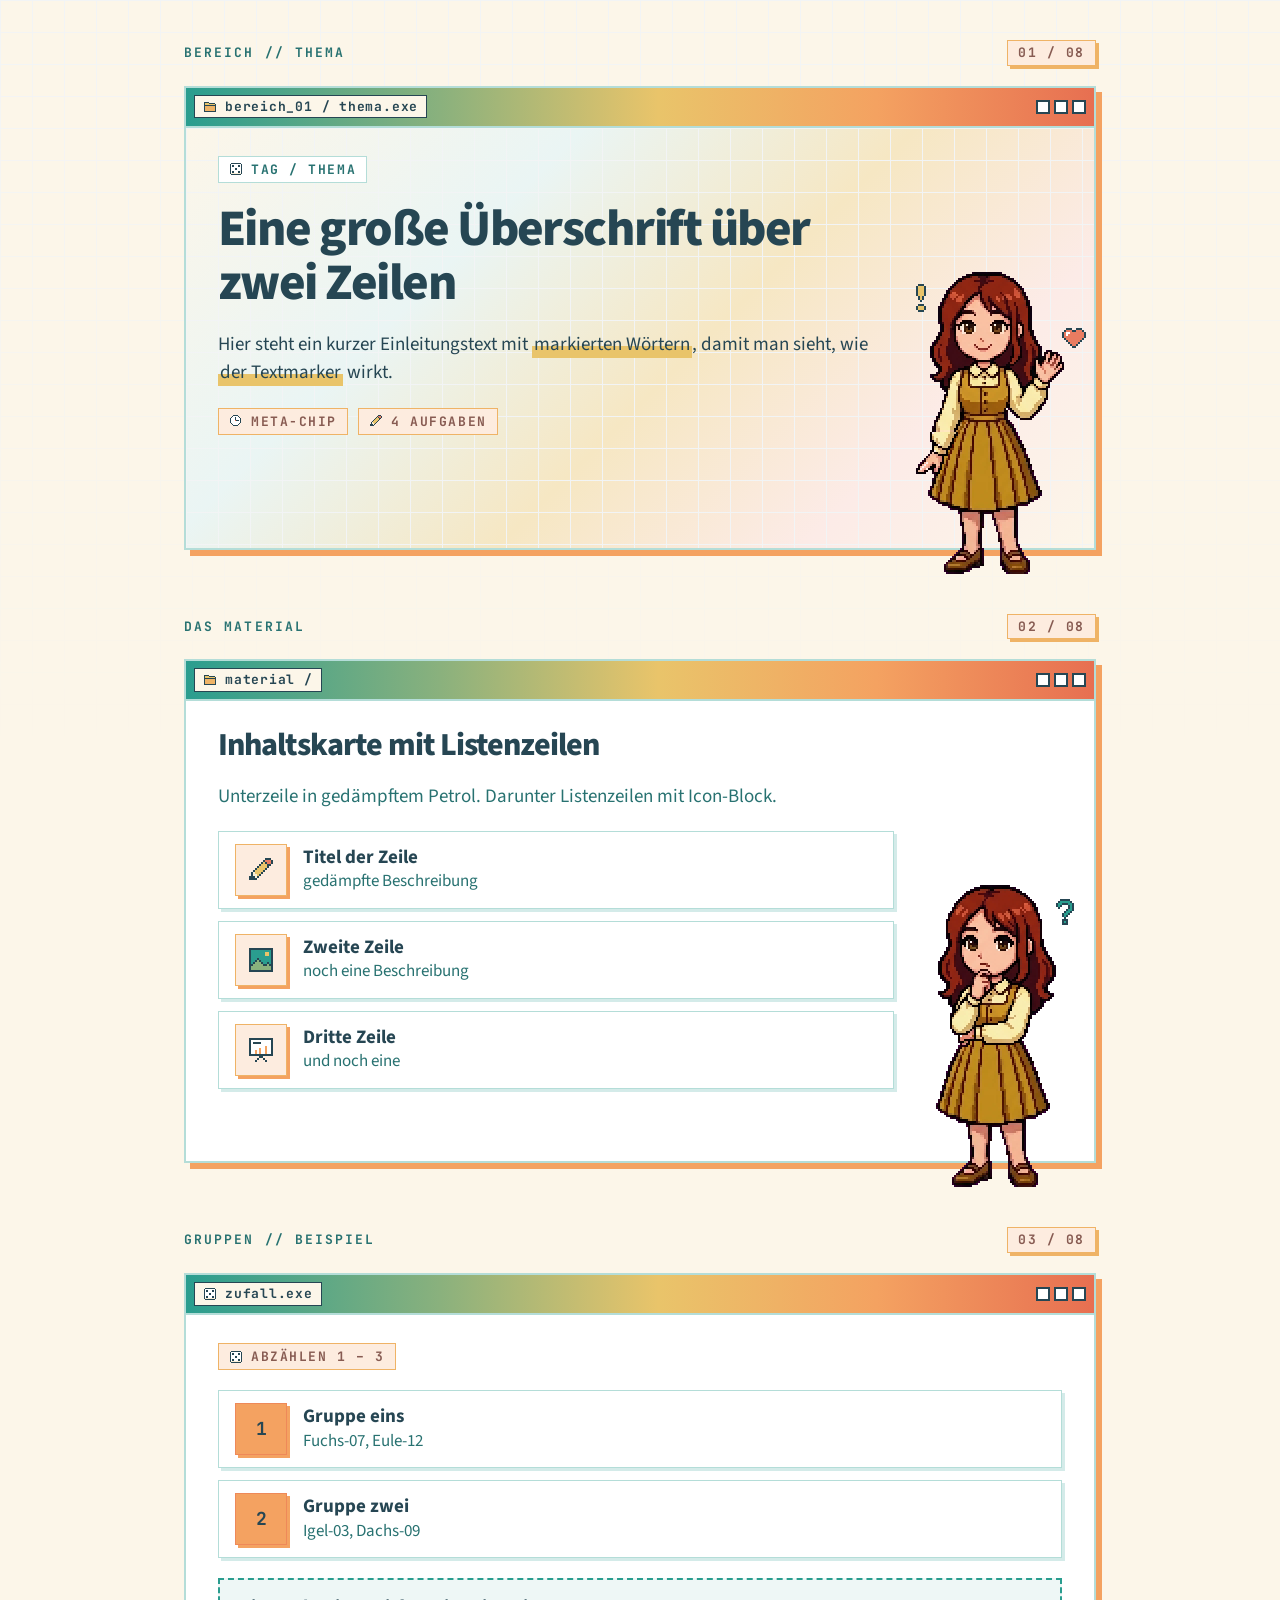
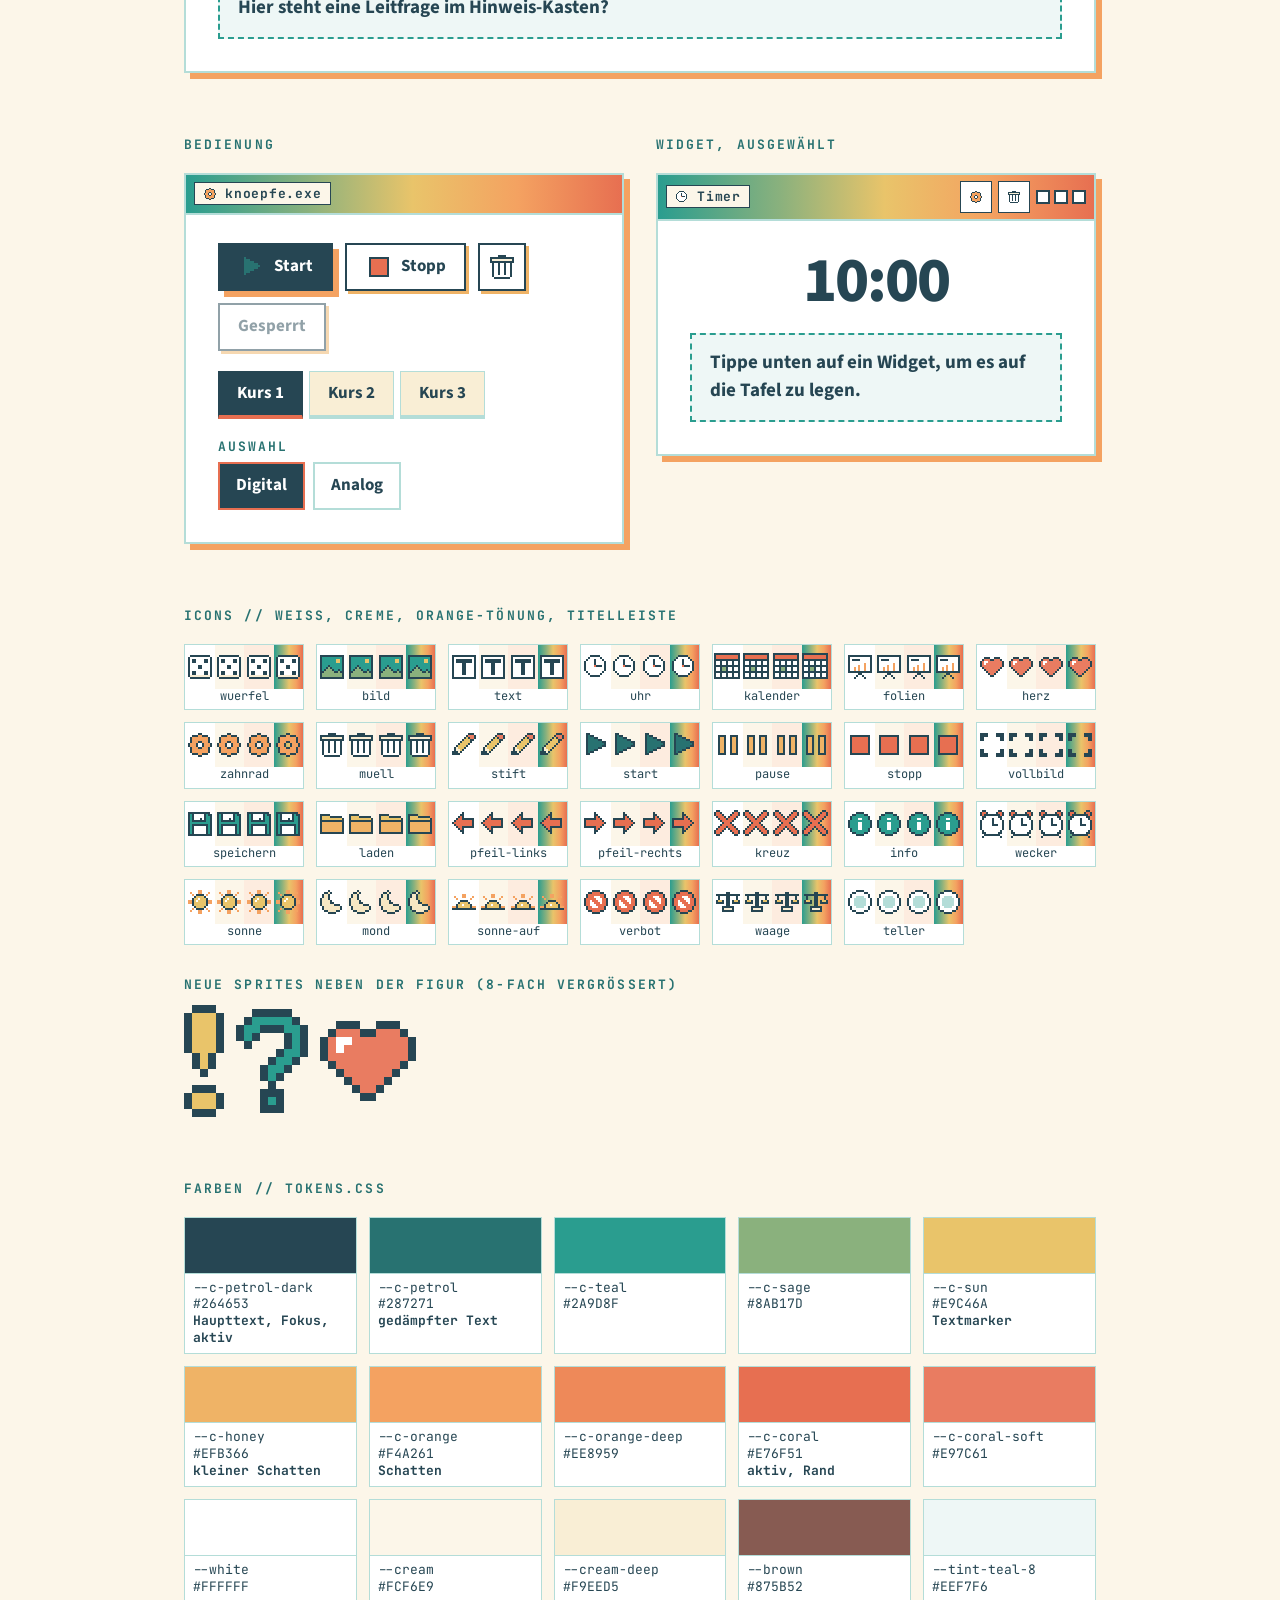
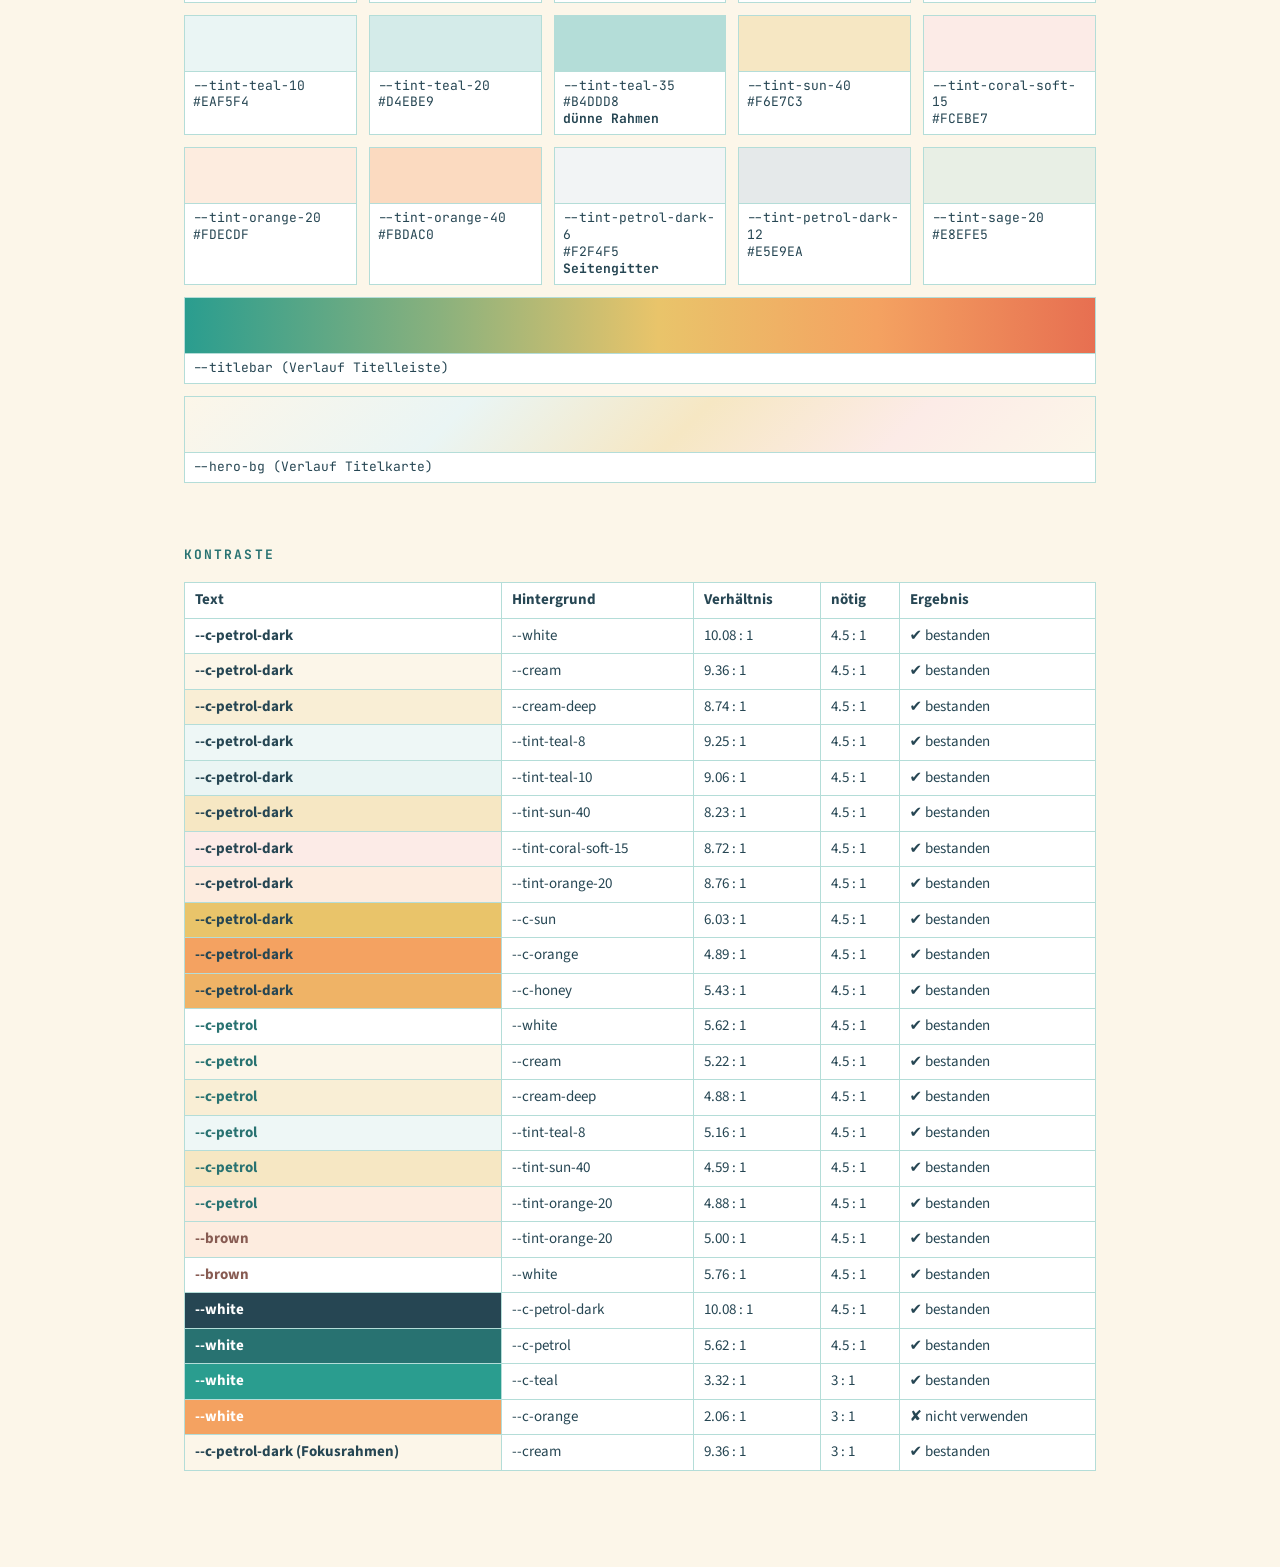
==== styleguide.html @ 327b5086 "Tafel-App Phase 1–2b und neues Design „Retro-Fenster“ - Tafel mit Kurs-Reitern, verschiebbaren Widge" ====
<!doctype html>
<html lang="de">
<head>
  <meta charset="utf-8">
  <meta name="viewport" content="width=device-width, initial-scale=1">
  <title>Stilvorlage – Klassenzimmer-Tafel</title>
  <link rel="stylesheet" href="css/tokens.css?v=6">
  <link rel="stylesheet" href="css/components.css?v=6">
  <style>
    /* nur für diese Übersichtsseite */
    .sg { max-width: 960px; margin: 0 auto; padding: 40px 24px 96px; display: flex; flex-direction: column; gap: 64px; }
    .sg-zwei { display: grid; grid-template-columns: repeat(auto-fit, minmax(300px, 1fr)); gap: 32px; }
    .sg-reihe { display: flex; flex-wrap: wrap; gap: 12px; align-items: center; }
    .sg-hero .window__body { padding-right: 220px; min-height: 420px; }
    .sg-material .window__body { padding-right: 200px; padding-bottom: 72px; }
    .sg-farben { display: grid; grid-template-columns: repeat(auto-fill, minmax(150px, 1fr)); gap: 12px; }
    .sg-farbe { border: var(--hair) solid var(--line-color); background: var(--white); font: 400 .8125rem/1.3 var(--font-mono); }
    .sg-farbe div { height: 56px; border-bottom: var(--hair) solid var(--line-color); }
    .sg-farbe p { margin: 0; padding: 6px 8px; }
    .sg-tab { width: 100%; border-collapse: collapse; background: var(--white); font-size: .9375rem; }
    .sg-tab th, .sg-tab td { border: var(--hair) solid var(--line-color); padding: 6px 10px; text-align: left; }
    .sg-tab td:first-child { font-weight: 700; }
    .sg-icons { display: grid; grid-template-columns: repeat(auto-fill, minmax(110px, 1fr)); gap: 12px; }
    .sg-icon { border: var(--hair) solid var(--line-color); background: var(--white); text-align: center; font: 400 .75rem/1.2 var(--font-mono); padding-bottom: 6px; }
    .sg-icon div { display: grid; grid-template-columns: repeat(4, 1fr); }
    .sg-icon span { display: grid; place-items: center; height: 44px; }
    .sg-icon img { width: 28px; height: 28px; }
  </style>
</head>
<body class="page">
<main class="sg">

  <!-- 1. Titelkarte (Variante A) mit Figur -->
  <section>
    <div class="header-strip"><span class="label">Bereich // Thema</span><span class="counter">01 / 08</span></div>
    <article class="window window--hero sg-hero">
      <div class="window__titlebar">
        <h2 class="window__title"><img class="pixel" src="assets/icons/laden.svg" alt=""><span>bereich_01 / thema.exe</span></h2>
        <div class="window__tools"><div class="window__buttons" aria-hidden="true"><i></i><i></i><i></i></div></div>
      </div>
      <div class="window__body">
        <span class="chip"><img class="pixel" src="assets/icons/wuerfel.svg" alt="">Tag / Thema</span>
        <h1 class="heading">Eine große Überschrift über zwei Zeilen</h1>
        <p class="lead" style="color: var(--text)">Hier steht ein kurzer Einleitungstext mit <mark>markierten Wörtern</mark>, damit man sieht, wie <mark>der Textmarker</mark> wirkt.</p>
        <div class="chip-list">
          <span class="chip chip--peach"><img class="pixel" src="assets/icons/uhr.svg" alt="">Meta-Chip</span>
          <span class="chip chip--peach"><img class="pixel" src="assets/icons/stift.svg" alt="">4 Aufgaben</span>
        </div>
      </div>
      <img class="sprite" src="assets/deko/ausrufe.svg" width="10" height="28" alt="" aria-hidden="true" style="right: 168px; bottom: 236px">
      <img class="sprite" src="assets/deko/herz.svg" width="24" height="20" alt="" aria-hidden="true" style="right: 8px; bottom: 200px">
      <img class="teacher-overlap" src="assets/teacher/lehrerin-winkend.png" alt="Lehrerin winkt" style="right: 28px">
    </article>
  </section>

  <!-- 2. Inhaltskarte (Variante B) mit Listenzeilen -->
  <section>
    <div class="header-strip"><span class="label">Das Material</span><span class="counter">02 / 08</span></div>
    <article class="window sg-material">
      <div class="window__titlebar">
        <h2 class="window__title"><img class="pixel" src="assets/icons/laden.svg" alt=""><span>material /</span></h2>
        <div class="window__tools"><div class="window__buttons" aria-hidden="true"><i></i><i></i><i></i></div></div>
      </div>
      <div class="window__body">
        <h2 class="heading heading--small">Inhaltskarte mit Listenzeilen</h2>
        <p class="lead">Unterzeile in gedämpftem Petrol. Darunter Listenzeilen mit Icon-Block.</p>
        <ul class="rows">
          <li class="row"><span class="row__icon"><img class="pixel" src="assets/icons/stift.svg" alt=""></span><div><p class="row__title">Titel der Zeile</p><p class="row__text">gedämpfte Beschreibung</p></div></li>
          <li class="row"><span class="row__icon"><img class="pixel" src="assets/icons/bild.svg" alt=""></span><div><p class="row__title">Zweite Zeile</p><p class="row__text">noch eine Beschreibung</p></div></li>
          <li class="row"><span class="row__icon"><img class="pixel" src="assets/icons/folien.svg" alt=""></span><div><p class="row__title">Dritte Zeile</p><p class="row__text">und noch eine</p></div></li>
        </ul>
      </div>
      <img class="sprite" src="assets/deko/frage.svg" width="18" height="26" alt="" aria-hidden="true" style="right: 20px; bottom: 236px">
      <img class="teacher-overlap" src="assets/teacher/lehrerin-nachdenklich.png" alt="Lehrerin überlegt" style="right: 20px">
    </article>
  </section>

  <!-- 3. Nummern-Zeilen und Hinweis-Kasten -->
  <section>
    <div class="header-strip"><span class="label">Gruppen // Beispiel</span><span class="counter">03 / 08</span></div>
    <article class="window">
      <div class="window__titlebar">
        <h2 class="window__title"><img class="pixel" src="assets/icons/wuerfel.svg" alt=""><span>zufall.exe</span></h2>
        <div class="window__tools"><div class="window__buttons" aria-hidden="true"><i></i><i></i><i></i></div></div>
      </div>
      <div class="window__body">
        <span class="chip chip--peach"><img class="pixel" src="assets/icons/wuerfel.svg" alt="">Abzählen 1 – 3</span>
        <ol class="rows">
          <li class="row"><span class="row__num">1</span><div><p class="row__title">Gruppe eins</p><p class="row__text">Fuchs-07, Eule-12</p></div></li>
          <li class="row"><span class="row__num">2</span><div><p class="row__title">Gruppe zwei</p><p class="row__text">Igel-03, Dachs-09</p></div></li>
        </ol>
        <div class="callout">Hier steht eine Leitfrage im Hinweis-Kasten?</div>
      </div>
    </article>
  </section>

  <!-- 4. Bedienelemente und ein Widget, wie es auf der Tafel aussieht -->
  <section class="sg-zwei">
    <div>
      <div class="header-strip"><span class="label">Bedienung</span></div>
      <div class="window">
        <div class="window__titlebar"><h2 class="window__title"><img class="pixel" src="assets/icons/zahnrad.svg" alt=""><span>knoepfe.exe</span></h2></div>
        <div class="window__body">
          <div class="sg-reihe">
            <button class="btn btn--primary" type="button"><img class="pixel" src="assets/icons/start.svg" alt="">Start</button>
            <button class="btn" type="button"><img class="pixel" src="assets/icons/stopp.svg" alt="">Stopp</button>
            <button class="btn btn--square" type="button" aria-label="Löschen"><img class="pixel" src="assets/icons/muell.svg" alt=""></button>
            <button class="btn" type="button" disabled>Gesperrt</button>
          </div>
          <div class="tabs" role="tablist" aria-label="Beispiel-Reiter">
            <button class="tab" role="tab" aria-selected="true" type="button">Kurs 1</button>
            <button class="tab" role="tab" aria-selected="false" type="button">Kurs 2</button>
            <button class="tab" role="tab" aria-selected="false" type="button">Kurs 3</button>
          </div>
          <fieldset class="choice">
            <legend class="label">Auswahl</legend>
            <label><input type="radio" name="sg-wahl" checked><span>Digital</span></label>
            <label><input type="radio" name="sg-wahl"><span>Analog</span></label>
          </fieldset>
        </div>
      </div>
    </div>
    <div>
      <div class="header-strip"><span class="label">Widget, ausgewählt</span></div>
      <div class="window">
        <div class="window__titlebar">
          <h2 class="window__title"><img class="pixel" src="assets/icons/uhr.svg" alt=""><span>Timer</span></h2>
          <div class="window__tools">
            <button class="btn btn--small" type="button" aria-label="Einstellungen"><img class="pixel" src="assets/icons/zahnrad.svg" alt=""></button>
            <button class="btn btn--small" type="button" aria-label="Widget löschen"><img class="pixel" src="assets/icons/muell.svg" alt=""></button>
            <div class="window__buttons" aria-hidden="true"><i></i><i></i><i></i></div>
          </div>
        </div>
        <div class="window__body" style="align-items: center">
          <p style="margin: 0; font: 800 4rem/1 var(--font-sans); letter-spacing: -.03em">10:00</p>
          <p class="callout" style="margin: 0">Tippe unten auf ein Widget, um es auf die Tafel zu legen.</p>
        </div>
      </div>
    </div>
  </section>

  <!-- 5. Icons auf den neuen Flächen -->
  <section>
    <div class="header-strip"><span class="label">Icons // Weiß, Creme, Orange-Tönung, Titelleiste</span></div>
    <div class="sg-icons" id="sg-icons"></div>
    <h3 class="label" style="margin: 32px 0 12px">Neue Sprites neben der Figur (8-fach vergrößert)</h3>
    <div class="sg-reihe sg-gross">
      <img class="pixel" src="assets/deko/ausrufe.svg" width="40" height="112" alt="Ausrufezeichen">
      <img class="pixel" src="assets/deko/frage.svg" width="72" height="104" alt="Fragezeichen">
      <img class="pixel" src="assets/deko/herz.svg" width="96" height="80" alt="Herz">
    </div>
  </section>

  <!-- 6. Farbtafel und Kontraste (rechnet das Skript direkt aus tokens.css) -->
  <section>
    <div class="header-strip"><span class="label">Farben // tokens.css</span></div>
    <div class="sg-farben" id="sg-farben"></div>
  </section>
  <section>
    <div class="header-strip"><span class="label">Kontraste</span></div>
    <table class="sg-tab" id="sg-kontrast"><thead><tr><th>Text</th><th>Hintergrund</th><th>Verhältnis</th><th>nötig</th><th>Ergebnis</th></tr></thead><tbody></tbody></table>
  </section>
</main>
<script src="js/styleguide.js?v=6"></script>
</body>
</html>
---- css/tokens.css ----
/* ============================================================
   TOKENS – alle Design-Werte an einem Ort (Design v2 „Retro-Fenster“)
   Farben NUR von hier. Neue Farbe? Hier anlegen und den Kontrast in
   styleguide.html prüfen (Text mindestens 4,5 : 1, große Schrift 3 : 1).
   ============================================================ */

/* ---------- Schriften (frei, Lizenz OFL – assets/fonts/OFL-*.txt) ---------- */
@font-face { font-family: "Source Sans 3"; font-weight: 400; font-display: swap; src: url("../assets/fonts/source-sans-3-latin-400-normal.woff2") format("woff2"); }
@font-face { font-family: "Source Sans 3"; font-weight: 700; font-display: swap; src: url("../assets/fonts/source-sans-3-latin-700-normal.woff2") format("woff2"); }
@font-face { font-family: "Source Sans 3"; font-weight: 800; font-display: swap; src: url("../assets/fonts/source-sans-3-latin-800-normal.woff2") format("woff2"); }
@font-face { font-family: "JetBrains Mono"; font-weight: 400; font-display: swap; src: url("../assets/fonts/jetbrains-mono-latin-400-normal.woff2") format("woff2"); }
@font-face { font-family: "JetBrains Mono"; font-weight: 700; font-display: swap; src: url("../assets/fonts/jetbrains-mono-latin-700-normal.woff2") format("woff2"); }

:root {
  /* ---------- Palette (von dunkel nach hell/warm) ---------- */
  --c-petrol-dark: #264653;
  --c-petrol:      #287271;
  --c-teal:        #2A9D8F;
  --c-sage:        #8AB17D;
  --c-sun:         #E9C46A;
  --c-honey:       #EFB366;
  --c-orange:      #F4A261;
  --c-orange-deep: #EE8959;
  --c-coral:       #E76F51;
  --c-coral-soft:  #E97C61;
  --white:         #FFFFFF;
  --cream:         #FCF6E9;   /* Seitenhintergrund (= 15 % Sonne in Weiß) */
  --cream-deep:    #F9EED5;   /* abgesetzte Flächen (ca. 28 % Sonne in Weiß) */

  /* ---------- Tönungen: Palettenfarbe mit Weiß gemischt (Zahl = Anteil Farbe) ---------- */
  --tint-teal-8:         #EEF7F6;
  --tint-teal-10:        #EAF5F4;
  --tint-teal-20:        #D4EBE9;
  --tint-teal-35:        #B4DDD8;
  --tint-sun-40:         #F6E7C3;
  --tint-coral-soft-15:  #FCEBE7;
  --tint-orange-20:      #FDECDF;
  --tint-orange-40:      #FBDAC0;
  --tint-petrol-dark-6:  #F2F4F5;
  --tint-petrol-dark-12: #E5E9EA;
  --tint-sage-20:        #E8EFE5;
  /* Einzige Mischfarbe: Koralle + Petrol-dunkel 50 : 50 – Text auf hellem Orange */
  --brown: #875B52;
  /* Abdunklung hinter Dialogen: Petrol-dunkel, halb durchsichtig */
  --veil: rgb(38 70 83 / .55);

  /* ---------- Rollen (so werden die Farben eingesetzt) ---------- */
  --text:          var(--c-petrol-dark);
  --text-muted:    var(--c-petrol);
  --line-color:    var(--tint-teal-35);     /* dünne Rahmen von Karten, Zeilen, Chips */
  --shadow-color:  var(--c-orange);         /* harter Versatzschatten */
  --shadow-small:  var(--c-honey);
  --mark:          var(--c-sun);
  --focus:         var(--c-petrol-dark);
  --active-bg:     var(--c-petrol-dark);
  --active-text:   var(--white);
  --active-accent: var(--c-coral);
  --grid-line:     var(--tint-petrol-dark-6);
  --titlebar: linear-gradient(90deg, var(--c-teal), var(--c-sage) 28%, var(--c-sun) 52%, var(--c-orange) 76%, var(--c-coral));
  --hero-bg: linear-gradient(135deg, var(--cream) 0%, var(--tint-teal-10) 30%, var(--tint-sun-40) 55%, var(--tint-coral-soft-15) 78%, var(--cream) 100%);

  /* ---------- Maße ---------- */
  --px: 4px;                 /* ein Pixel der Pixelgrafik: Icons sind ganze Vielfache davon */
  --hair: 1px;               /* dünne Linie */
  --frame-width: 2px;             /* Rahmen der Fenster-Karte */
  --shadow: 6px 6px 0 var(--shadow-color);
  --shadow-sm: 3px 3px 0 var(--shadow-small);
  --grid-size: 32px;
  --gap: 16px;

  /* ---------- Schriften ---------- */
  --font-sans: "Source Sans 3", "Segoe UI", system-ui, -apple-system, Roboto, Arial, sans-serif;
  --font-mono: "JetBrains Mono", ui-monospace, Menlo, Consolas, monospace;
  --size-text: 1.0625rem;    /* Fließtext 17 px */
  --size-label: .8125rem;    /* Mono-Labels 13 px, fett */
  --size-heading: clamp(2rem, 4vw, 3.25rem);
}
---- css/components.css ----
/* ============================================================
   BAUSTEINE (Design v2 „Retro-Fenster“)
   Dünne Linien, scharfe Ecken (kein border-radius), harter Versatzschatten.
   Weiche Verläufe NUR in .window__titlebar und .window--hero.
   Alle Farben über Variablen aus tokens.css. Übersicht: styleguide.html
   ============================================================ */

/* ---------- Grundlagen ---------- */
*, *::before, *::after { box-sizing: border-box; }

.page {
  margin: 0;
  min-height: 100dvh;
  background: var(--cream);
  color: var(--text);
  font: 400 var(--size-text)/1.5 var(--font-sans);
  -webkit-text-size-adjust: 100%;
}
/* feines Gitter, das nach unten ausblendet */
.page::before {
  content: "";
  position: fixed;
  inset: 0;
  z-index: -1;
  pointer-events: none;
  background:
    linear-gradient(var(--grid-line) var(--hair), transparent var(--hair)) 0 0 / var(--grid-size) var(--grid-size),
    linear-gradient(90deg, var(--grid-line) var(--hair), transparent var(--hair)) 0 0 / var(--grid-size) var(--grid-size);
  -webkit-mask-image: linear-gradient(to bottom, var(--white), transparent 85%);
  mask-image: linear-gradient(to bottom, var(--white), transparent 85%);
}

:focus-visible { outline: 3px solid var(--focus); outline-offset: 3px; }

.pixel { image-rendering: pixelated; image-rendering: crisp-edges; }

/* ---------- Schrift-Rollen ---------- */
.heading {
  margin: 0;
  font: 800 var(--size-heading)/1.05 var(--font-sans);
  letter-spacing: -.03em;
  color: var(--text);
}
.heading--small { font-size: clamp(1.5rem, 2.6vw, 2rem); }
.lead { margin: 0; color: var(--text-muted); font-size: 1.1875rem; }
.label {
  font: 700 var(--size-label)/1.2 var(--font-mono);
  text-transform: uppercase;
  letter-spacing: .16em;
  color: var(--text-muted);
}

/* Textmarker: füllt nur die untere Hälfte der Zeile */
mark, .mark {
  color: inherit;
  background: linear-gradient(transparent 55%, var(--mark) 55%);
  padding: 0 .1em;
}

/* ---------- Kopfzeile über einer Karte: Label links, Zähler rechts ---------- */
.header-strip {
  display: flex;
  align-items: center;
  justify-content: space-between;
  gap: var(--gap);
  margin-bottom: calc(var(--gap) * 1.25);
}
.counter {
  display: inline-block;
  padding: 4px 10px;
  background: var(--tint-orange-20);
  border: var(--hair) solid var(--c-honey);
  box-shadow: var(--shadow-sm);
  font: 700 var(--size-label)/1.2 var(--font-mono);
  letter-spacing: .12em;
  color: var(--brown);
  white-space: nowrap;
}

/* ---------- Fenster-Karte ---------- */
.window {
  position: relative;
  display: flex;
  flex-direction: column;
  background: var(--white);
  border: var(--frame-width) solid var(--line-color);
  box-shadow: var(--shadow);
}
.window__titlebar {
  flex: none;
  display: flex;
  align-items: center;
  gap: 8px;
  min-height: 40px;
  padding: 6px 8px;
  background: var(--titlebar);
  border-bottom: var(--frame-width) solid var(--line-color);
}
/* heller Untergrund hinter Icon und Titel, damit der Text auf dem Verlauf lesbar bleibt */
.window__title {
  display: inline-flex;
  align-items: center;
  gap: 8px;
  min-width: 0;
  margin: 0;
  padding: 3px 8px;
  background: var(--cream);
  border: var(--hair) solid var(--c-petrol-dark);
  font: 700 var(--size-label)/1.2 var(--font-mono);
  letter-spacing: .06em;
  color: var(--text);
}
.window__title > span { overflow: hidden; text-overflow: ellipsis; white-space: nowrap; }
.window__title img { flex: none; width: 14px; height: 14px; }
.window__tools { margin-left: auto; display: flex; align-items: center; gap: 6px; }
/* drei dekorative Fenster-Knöpfe */
.window__buttons { display: flex; gap: 4px; }
.window__buttons i {
  width: 14px;
  height: 14px;
  background: var(--white);
  border: var(--frame-width) solid var(--c-petrol-dark);
}
.window__body { flex: 1; min-height: 0; padding: 28px 32px 32px; display: flex; flex-direction: column; gap: 20px; }

/* Variante A: Titelkarte mit zartem Verlauf und Gitter */
.window--hero .window__body {
  background:
    linear-gradient(var(--tint-petrol-dark-6) var(--hair), transparent var(--hair)) 0 0 / var(--grid-size) var(--grid-size),
    linear-gradient(90deg, var(--tint-petrol-dark-6) var(--hair), transparent var(--hair)) 0 0 / var(--grid-size) var(--grid-size),
    var(--hero-bg);
}

/* ---------- Chips ---------- */
.chip-list { display: flex; flex-wrap: wrap; gap: 10px; }
.chip {
  display: inline-flex;
  align-items: center;
  gap: 8px;
  align-self: flex-start;
  padding: 5px 10px;
  background: var(--white);
  border: var(--hair) solid var(--line-color);
  font: 700 var(--size-label)/1.2 var(--font-mono);
  text-transform: uppercase;
  letter-spacing: .12em;
  color: var(--text-muted);
}
.chip img { flex: none; width: 14px; height: 14px; }
.chip--peach { background: var(--tint-orange-20); border-color: var(--c-honey); color: var(--brown); }

/* ---------- Listenzeilen und Nummern-Zeilen ---------- */
.rows { display: flex; flex-direction: column; gap: 12px; margin: 0; padding: 0; list-style: none; }
.row {
  display: flex;
  align-items: center;
  gap: 16px;
  padding: 12px 16px;
  background: var(--white);
  border: var(--hair) solid var(--line-color);
  box-shadow: 3px 3px 0 var(--tint-teal-20);
}
.row__icon, .row__num {
  flex: none;
  display: grid;
  place-items: center;
  width: 52px;
  height: 52px;
  background: var(--tint-orange-20);
  border: var(--hair) solid var(--c-honey);
  box-shadow: 3px 3px 0 var(--c-orange);
}
.row__icon img { width: 28px; height: 28px; }
.row__num { background: var(--c-orange); border-color: var(--c-orange-deep); font: 700 1.125rem/1 var(--font-mono); color: var(--text); }
.row__title { margin: 0; font-weight: 700; font-size: 1.1875rem; line-height: 1.25; }
.row__text { margin: 0; color: var(--text-muted); }

/* ---------- Hinweis-Kasten ---------- */
.callout {
  padding: 14px 18px;
  background: var(--tint-teal-8);
  border: var(--frame-width) dashed var(--c-teal);
  font-weight: 700;
  font-size: 1.1875rem;
  color: var(--text);
}

/* ---------- Knöpfe ---------- */
.btn {
  display: inline-flex;
  align-items: center;
  justify-content: center;
  gap: 8px;
  min-height: 48px;
  min-width: 48px;
  padding: 0 18px;
  background: var(--white);
  border: var(--frame-width) solid var(--c-petrol-dark);
  box-shadow: var(--shadow-sm);
  font: 700 1.0625rem/1 var(--font-sans);
  color: var(--text);
  cursor: pointer;
  touch-action: manipulation;
  -webkit-tap-highlight-color: transparent;
}
.btn:hover { background: var(--tint-orange-20); }
.btn:active { transform: translate(2px, 2px); box-shadow: 1px 1px 0 var(--shadow-small); }
.btn:disabled { opacity: .5; cursor: default; }
.btn img { width: 28px; height: 28px; }
.btn--primary { background: var(--active-bg); color: var(--active-text); border-color: var(--active-bg); box-shadow: var(--shadow); }
.btn--primary:hover { background: var(--c-petrol); border-color: var(--c-petrol); }
.btn--primary:active { box-shadow: 3px 3px 0 var(--shadow-color); }
.btn--square { padding: 0; width: 48px; }
.btn--small { min-height: 32px; min-width: 32px; padding: 0 8px; box-shadow: none; border-width: var(--hair); }
.btn--small img { width: 14px; height: 14px; }

/* ---------- Tabs und Auswahl-Knöpfe ---------- */
.tabs { display: flex; gap: 6px; }
.tab {
  min-height: 48px;
  padding: 0 18px;
  background: var(--cream-deep);
  border: var(--hair) solid var(--line-color);
  border-bottom-width: 4px;
  font: 700 1.0625rem/1 var(--font-sans);
  color: var(--text);
  cursor: pointer;
}
.tab:hover { background: var(--tint-orange-20); }
.tab.is-active, .tab[aria-selected="true"] {
  background: var(--active-bg);
  color: var(--active-text);
  border-color: var(--active-bg);
  border-bottom-color: var(--active-accent);
}

/* Auswahl (Radio-Knöpfe, z. B. Digital | Analog) */
.choice { display: flex; flex-wrap: wrap; gap: 8px; margin: 0; padding: 0; border: 0; }
.choice legend { margin-bottom: 8px; padding: 0; }
.choice label { position: relative; }
.choice input { position: absolute; opacity: 0; inset: 0; margin: 0; cursor: pointer; }
.choice span {
  display: inline-flex;
  align-items: center;
  min-height: 48px;
  padding: 0 16px;
  background: var(--white);
  border: var(--frame-width) solid var(--line-color);
  font-weight: 700;
}
.choice label:hover span { background: var(--tint-orange-20); }
.choice input:checked + span { background: var(--active-bg); color: var(--active-text); border-color: var(--active-accent); }
.choice input:focus-visible + span { outline: 3px solid var(--focus); outline-offset: 3px; }

/* ---------- Lehrer:in-Figur, ragt über den Kartenrand ---------- */
/* Größe immer ganzzahlig (84 × 160 × k) – setzt das Skript oder die Klasse */
.teacher-overlap {
  position: absolute;
  right: 24px;
  bottom: -40px;
  z-index: 2;
  width: 168px;
  height: 320px;
  pointer-events: none;
  image-rendering: pixelated;
}
.sprite { position: absolute; z-index: 3; pointer-events: none; image-rendering: pixelated; }

@media (prefers-reduced-motion: reduce) {
  *, *::before, *::after { animation: none !important; transition: none !important; }
}
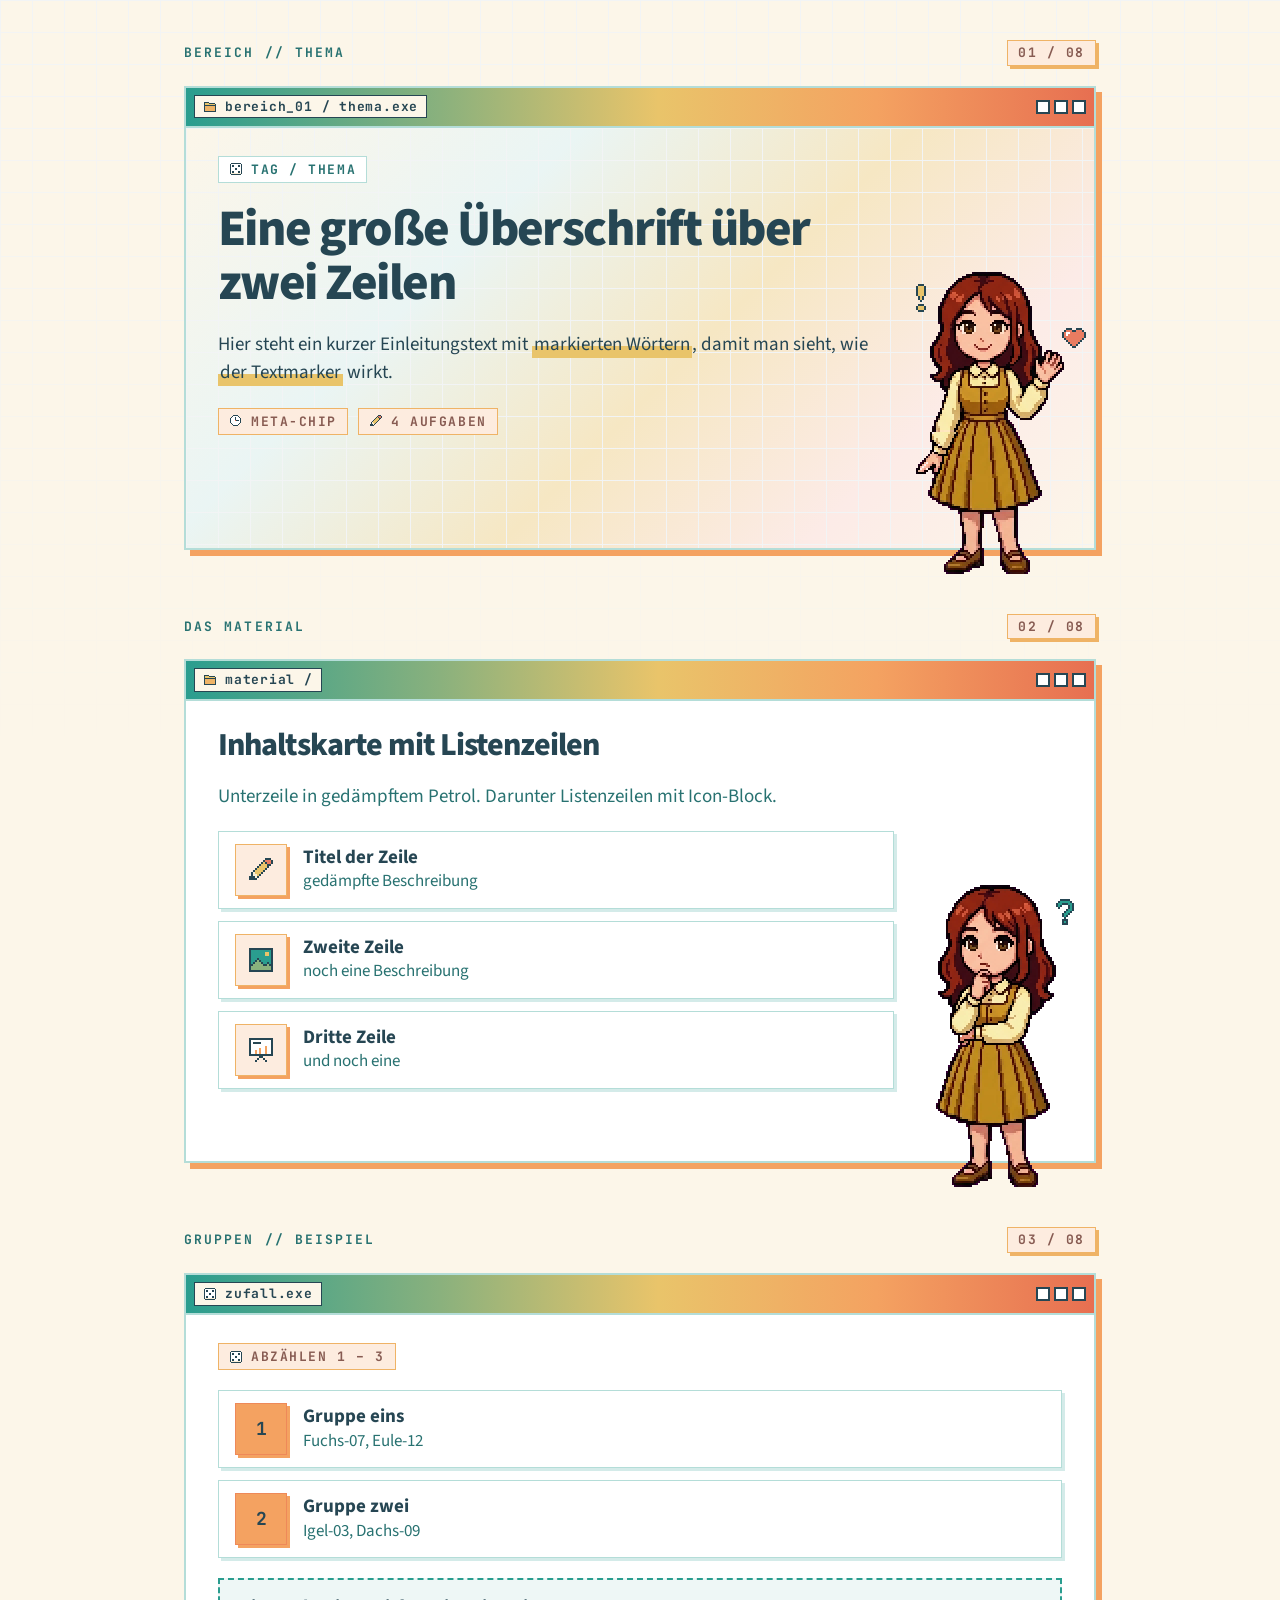
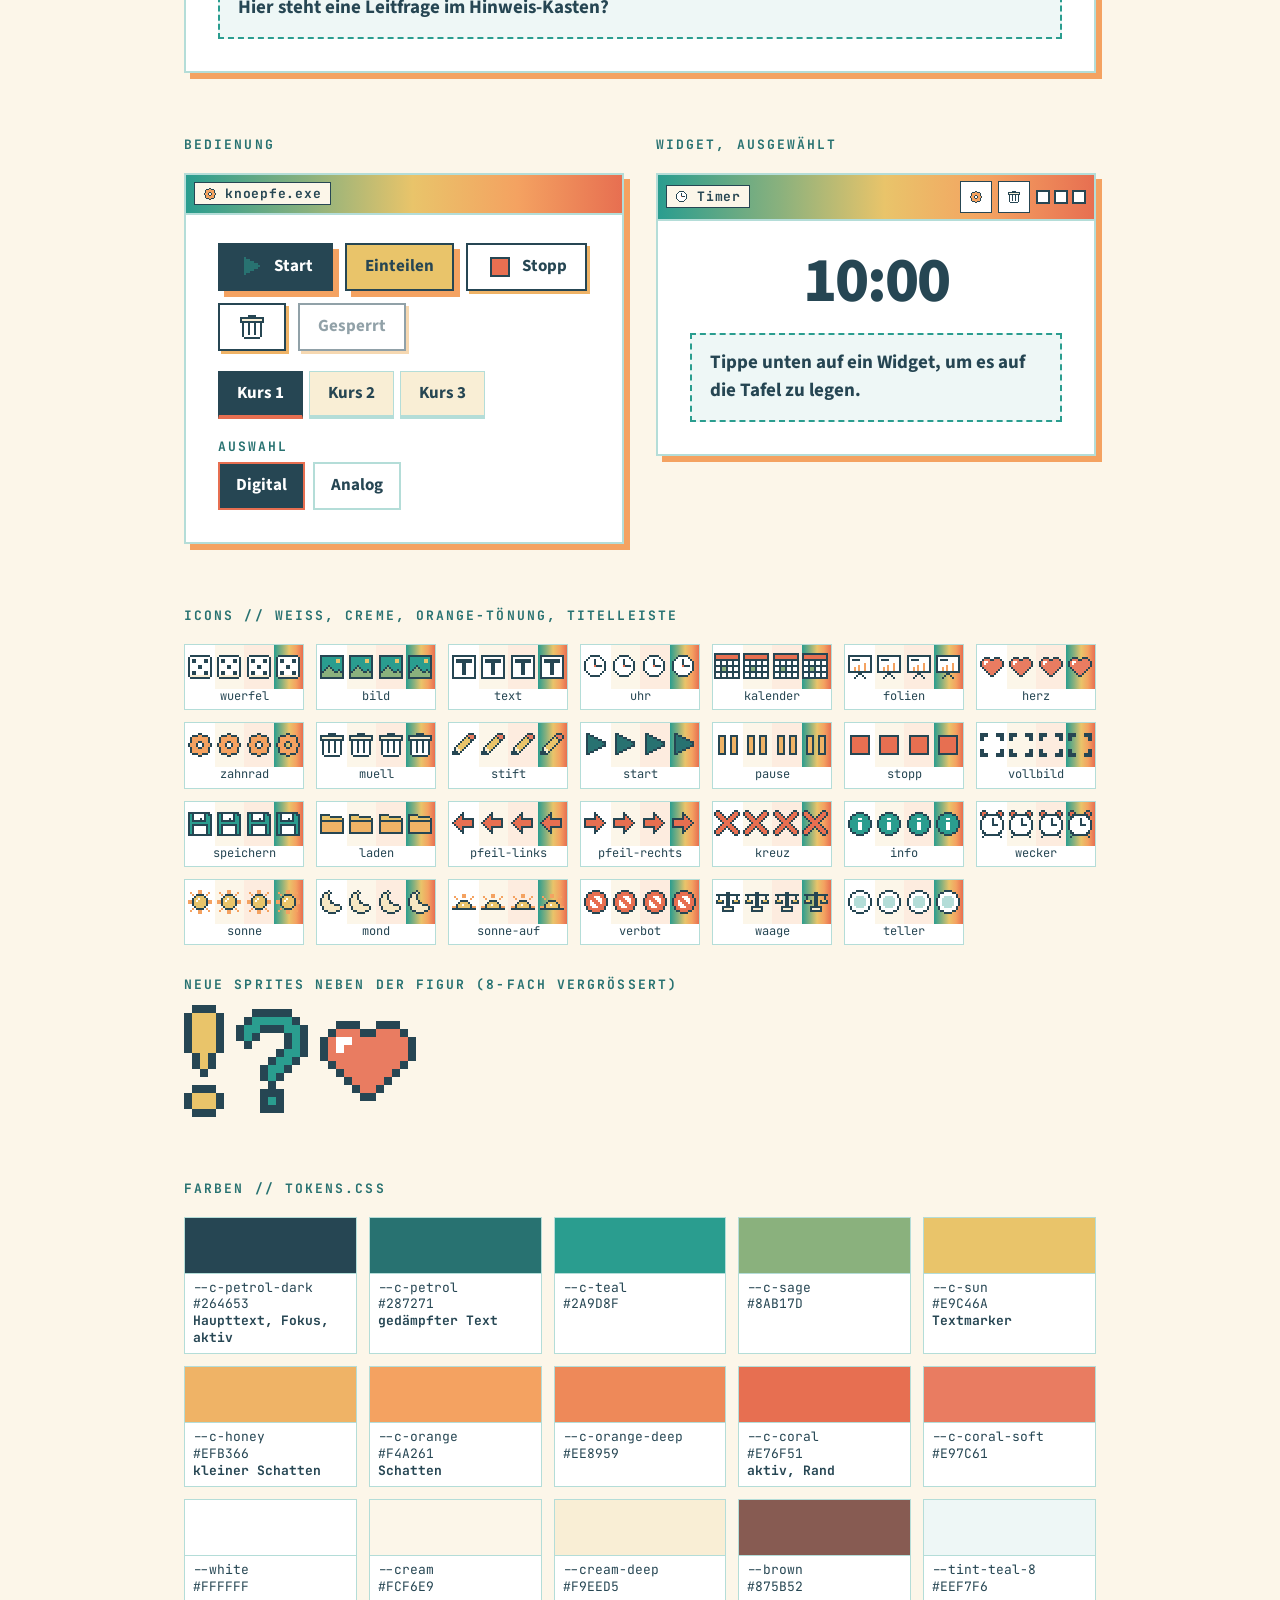
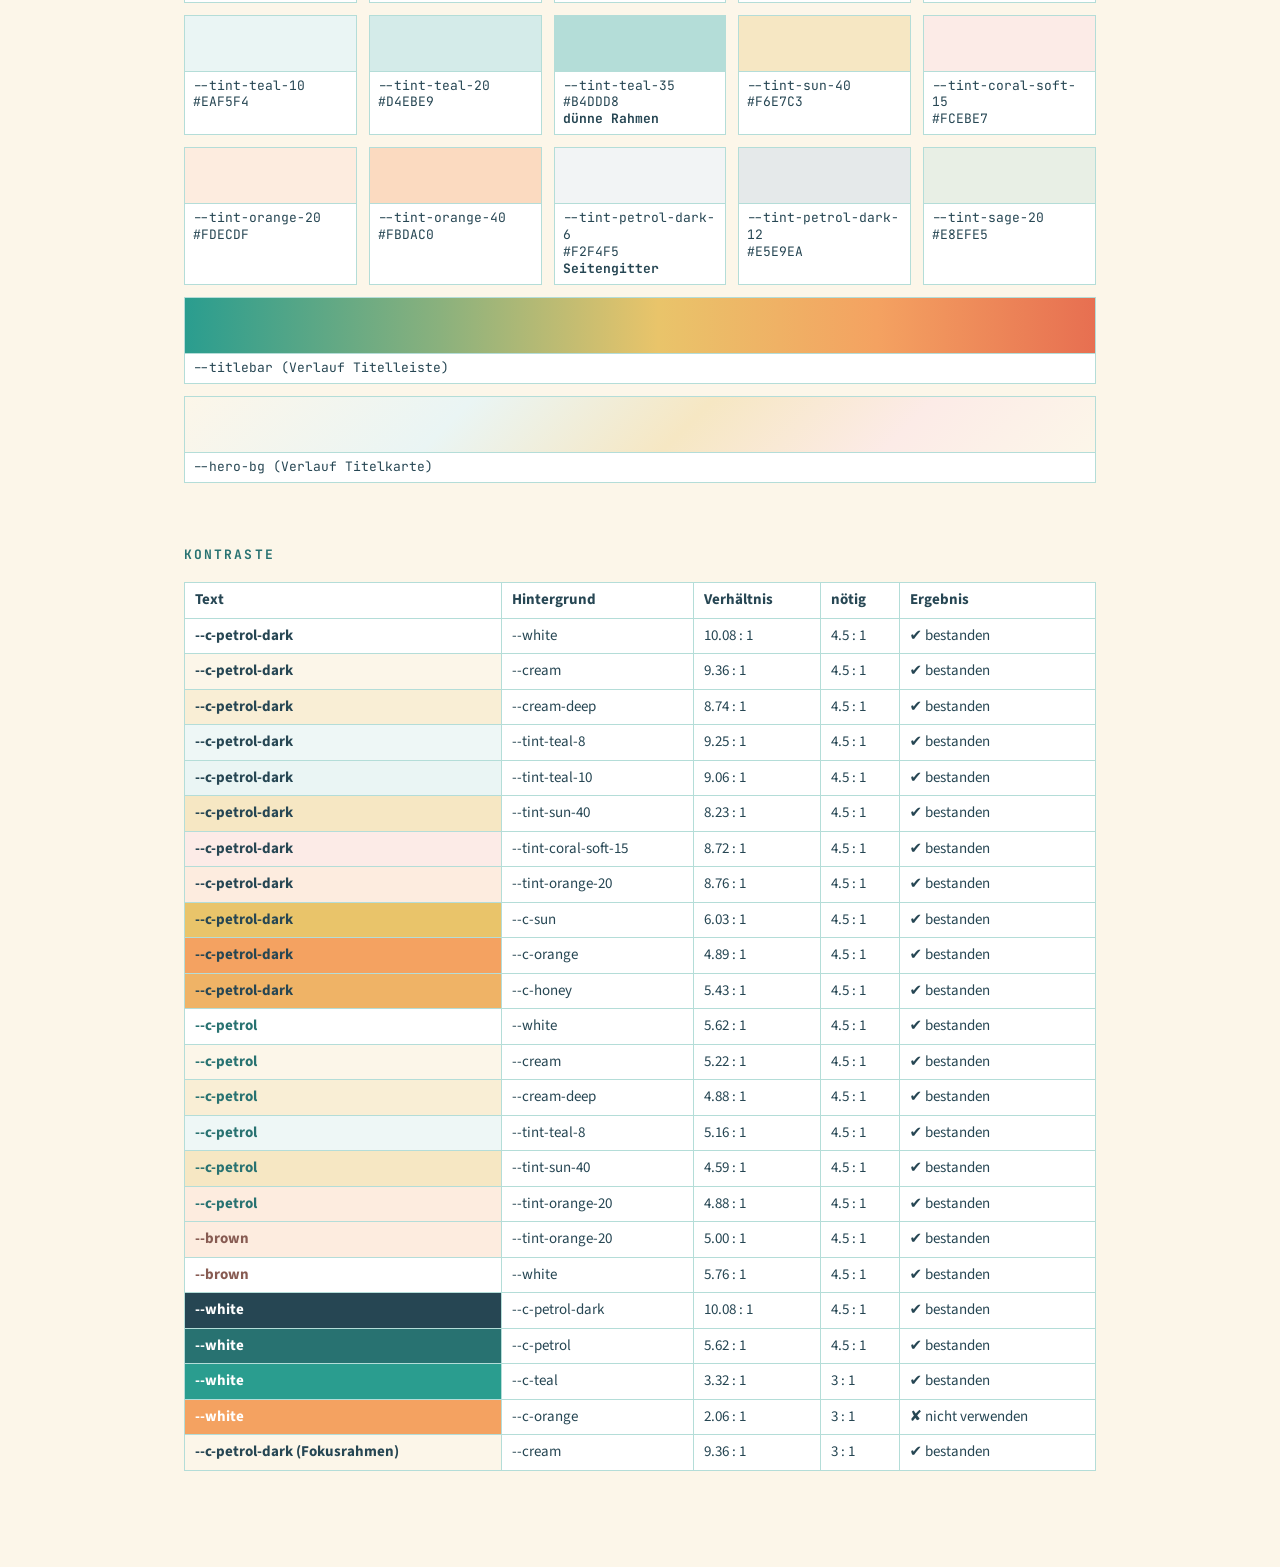
==== commit cf3de53d: "Phase 3: Zufall-Widget mit Ziehen, Gruppen und Namensliste - Namensliste pro Kurs, „fehlt heute“ per" ====
--- a/styleguide.html
+++ b/styleguide.html
@@ -103,6 +103,7 @@
         <div class="window__body">
           <div class="sg-reihe">
             <button class="btn btn--primary" type="button"><img class="pixel" src="assets/icons/start.svg" alt="">Start</button>
+            <button class="btn btn--sun" type="button">Einteilen</button>
             <button class="btn" type="button"><img class="pixel" src="assets/icons/stopp.svg" alt="">Stopp</button>
             <button class="btn btn--square" type="button" aria-label="Löschen"><img class="pixel" src="assets/icons/muell.svg" alt=""></button>
             <button class="btn" type="button" disabled>Gesperrt</button>
--- a/css/components.css
+++ b/css/components.css
@@ -210,7 +210,11 @@
 .btn--primary { background: var(--active-bg); color: var(--active-text); border-color: var(--active-bg); box-shadow: var(--shadow); }
 .btn--primary:hover { background: var(--c-petrol); border-color: var(--c-petrol); }
 .btn--primary:active { box-shadow: 3px 3px 0 var(--shadow-color); }
-.btn--square { padding: 0; width: 48px; }
+/* Sonnengelb für einen zweiten Hauptknopf (z. B. „Einteilen“), Text Petrol-dunkel (Kontrast 6,03 : 1, beim Darüberfahren auf Honig ebenfalls ✔) */
+.btn--sun { background: var(--c-sun); border-color: var(--c-petrol-dark); box-shadow: var(--shadow); }
+.btn--sun:hover { background: var(--c-honey); }
+.btn--sun:active { box-shadow: 3px 3px 0 var(--shadow-color); }
+&
 .btn--small { min-height: 32px; min-width: 32px; padding: 0 8px; box-shadow: none; border-width: var(--hair); }
 .btn--small img { width: 14px; height: 14px; }
 
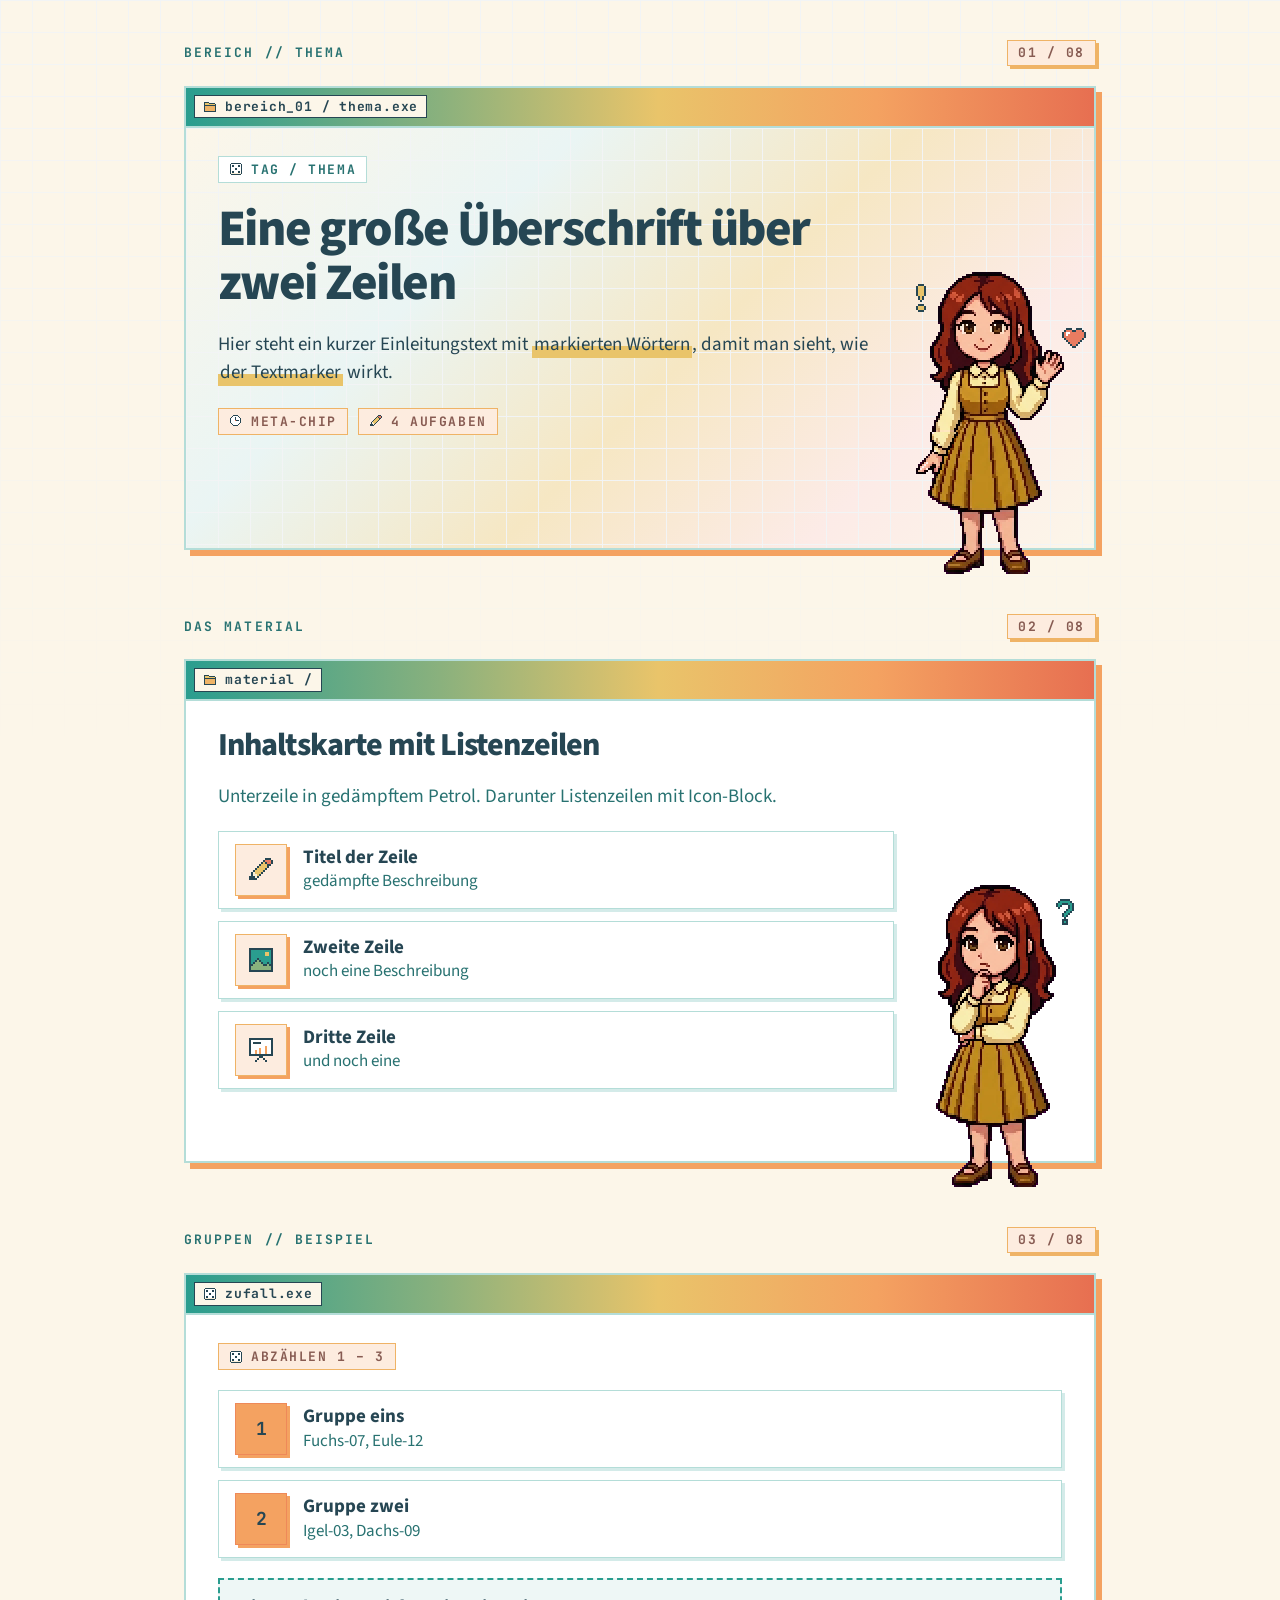
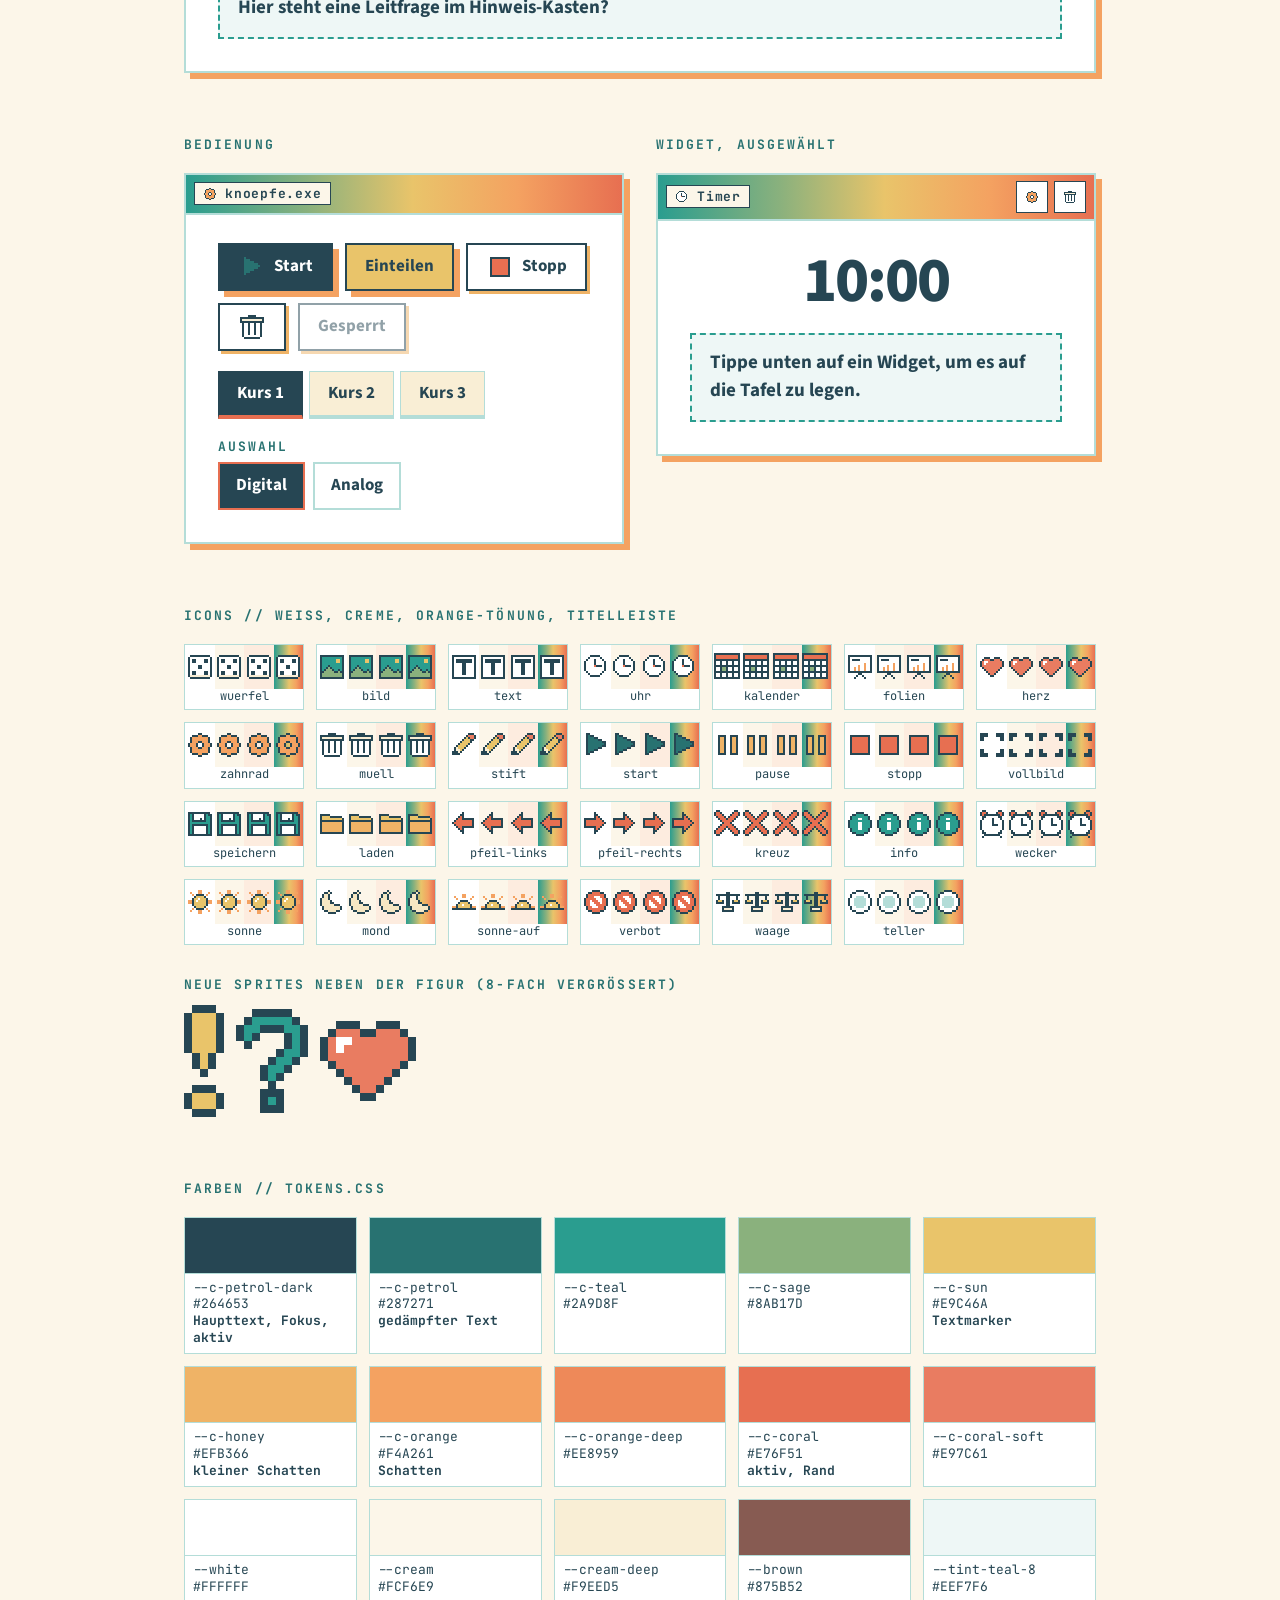
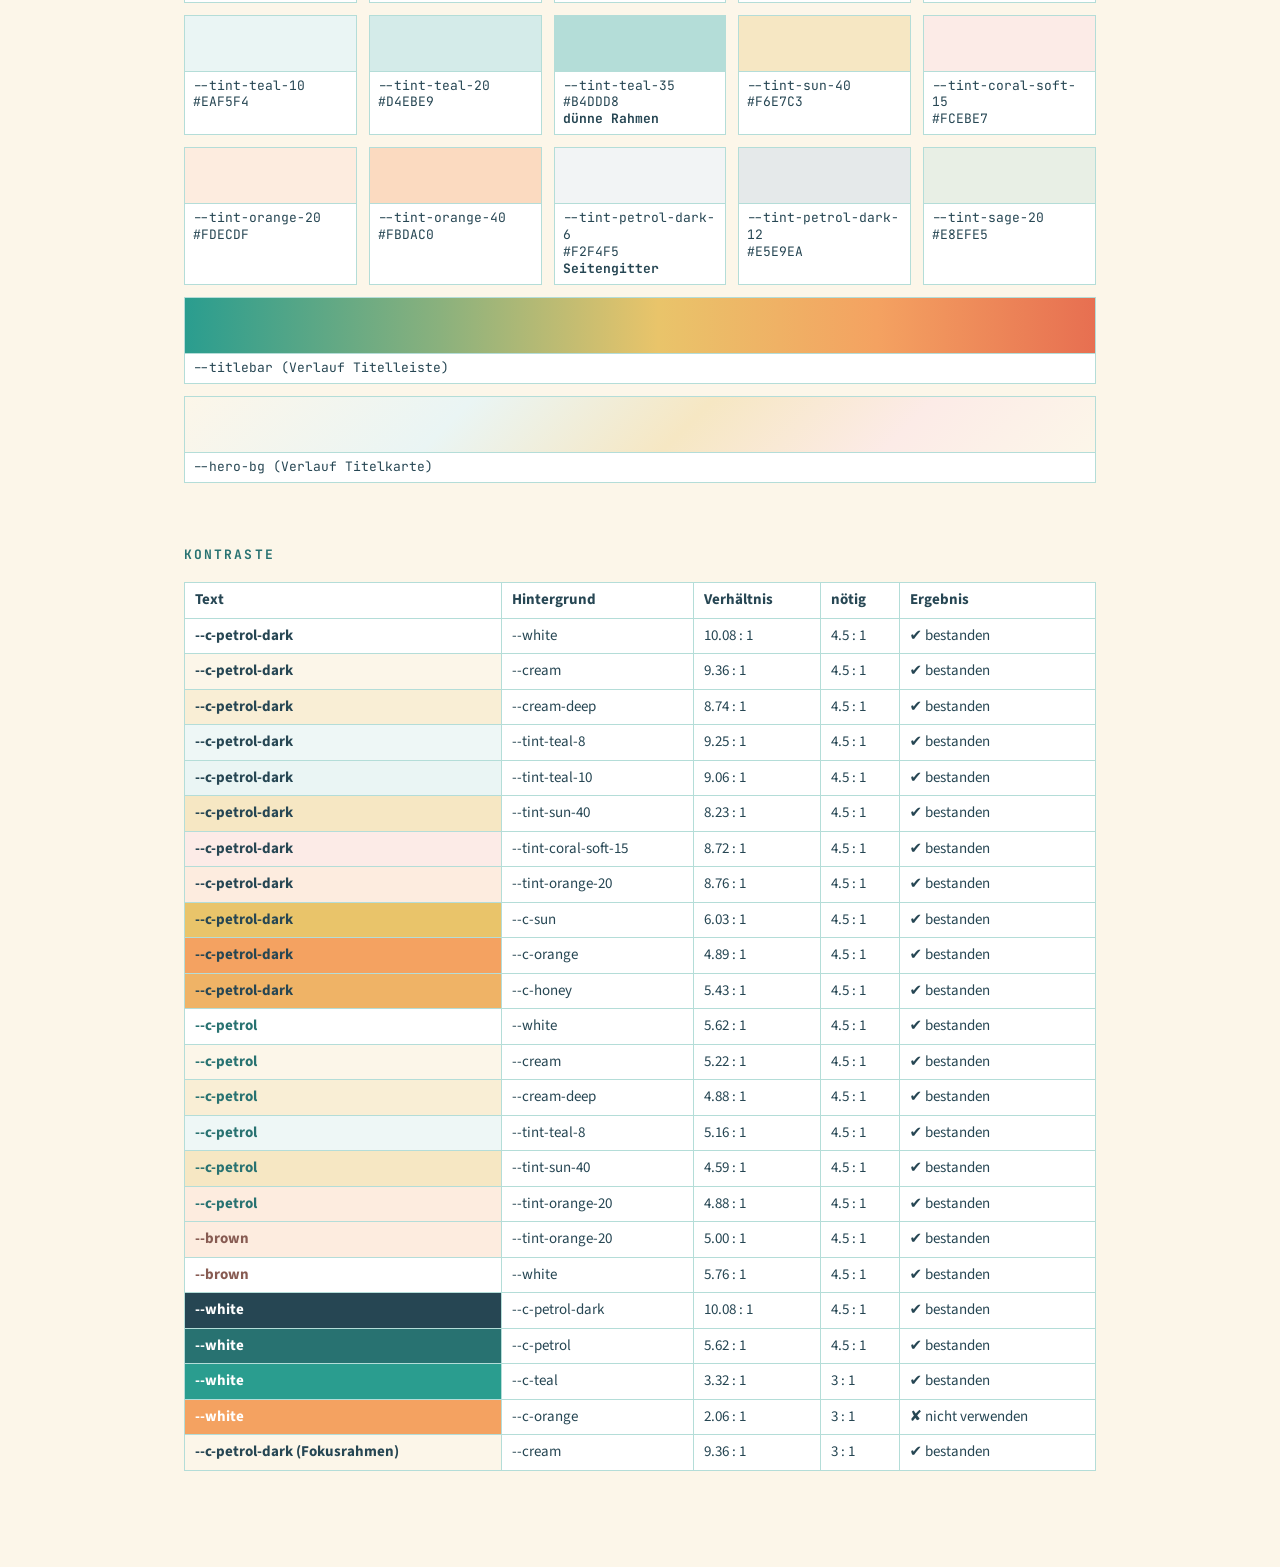
==== commit d9fa258c: "Phase 5: To-Do-Widget, größere Dialoge, Deko-Quadrate entfernt Co-Authored-By: Claude Opus 5.5 <nore" ====
--- a/styleguide.html
+++ b/styleguide.html
@@ -36,7 +36,7 @@
     <article class="window window--hero sg-hero">
       <div class="window__titlebar">
         <h2 class="window__title"><img class="pixel" src="assets/icons/laden.svg" alt=""><span>bereich_01 / thema.exe</span></h2>
-        <div class="window__tools"><div class="window__buttons" aria-hidden="true"><i></i><i></i><i></i></div></div>
+        <div class="window__tools"></div>
       </div>
       <div class="window__body">
         <span class="chip"><img class="pixel" src="assets/icons/wuerfel.svg" alt="">Tag / Thema</span>
@@ -59,7 +59,7 @@
     <article class="window sg-material">
       <div class="window__titlebar">
         <h2 class="window__title"><img class="pixel" src="assets/icons/laden.svg" alt=""><span>material /</span></h2>
-        <div class="window__tools"><div class="window__buttons" aria-hidden="true"><i></i><i></i><i></i></div></div>
+        <div class="window__tools"></div>
       </div>
       <div class="window__body">
         <h2 class="heading heading--small">Inhaltskarte mit Listenzeilen</h2>
@@ -81,7 +81,7 @@
     <article class="window">
       <div class="window__titlebar">
         <h2 class="window__title"><img class="pixel" src="assets/icons/wuerfel.svg" alt=""><span>zufall.exe</span></h2>
-        <div class="window__tools"><div class="window__buttons" aria-hidden="true"><i></i><i></i><i></i></div></div>
+        <div class="window__tools"></div>
       </div>
       <div class="window__body">
         <span class="chip chip--peach"><img class="pixel" src="assets/icons/wuerfel.svg" alt="">Abzählen 1 – 3</span>
@@ -129,7 +129,7 @@
           <div class="window__tools">
             <button class="btn btn--small" type="button" aria-label="Einstellungen"><img class="pixel" src="assets/icons/zahnrad.svg" alt=""></button>
             <button class="btn btn--small" type="button" aria-label="Widget löschen"><img class="pixel" src="assets/icons/muell.svg" alt=""></button>
-            <div class="window__buttons" aria-hidden="true"><i></i><i></i><i></i></div>
+            
           </div>
         </div>
         <div class="window__body" style="align-items: center">
--- a/css/components.css
+++ b/css/components.css
@@ -113,14 +113,6 @@
 .window__title > span { overflow: hidden; text-overflow: ellipsis; white-space: nowrap; }
 .window__title img { flex: none; width: 14px; height: 14px; }
 .window__tools { margin-left: auto; display: flex; align-items: center; gap: 6px; }
-/* drei dekorative Fenster-Knöpfe */
-.window__buttons { display: flex; gap: 4px; }
-.window__buttons i {
-  width: 14px;
-  height: 14px;
-  background: var(--white);
-  border: var(--frame-width) solid var(--c-petrol-dark);
-}
 .window__body { flex: 1; min-height: 0; padding: 28px 32px 32px; display: flex; flex-direction: column; gap: 20px; }
 
 /* Variante A: Titelkarte mit zartem Verlauf und Gitter */
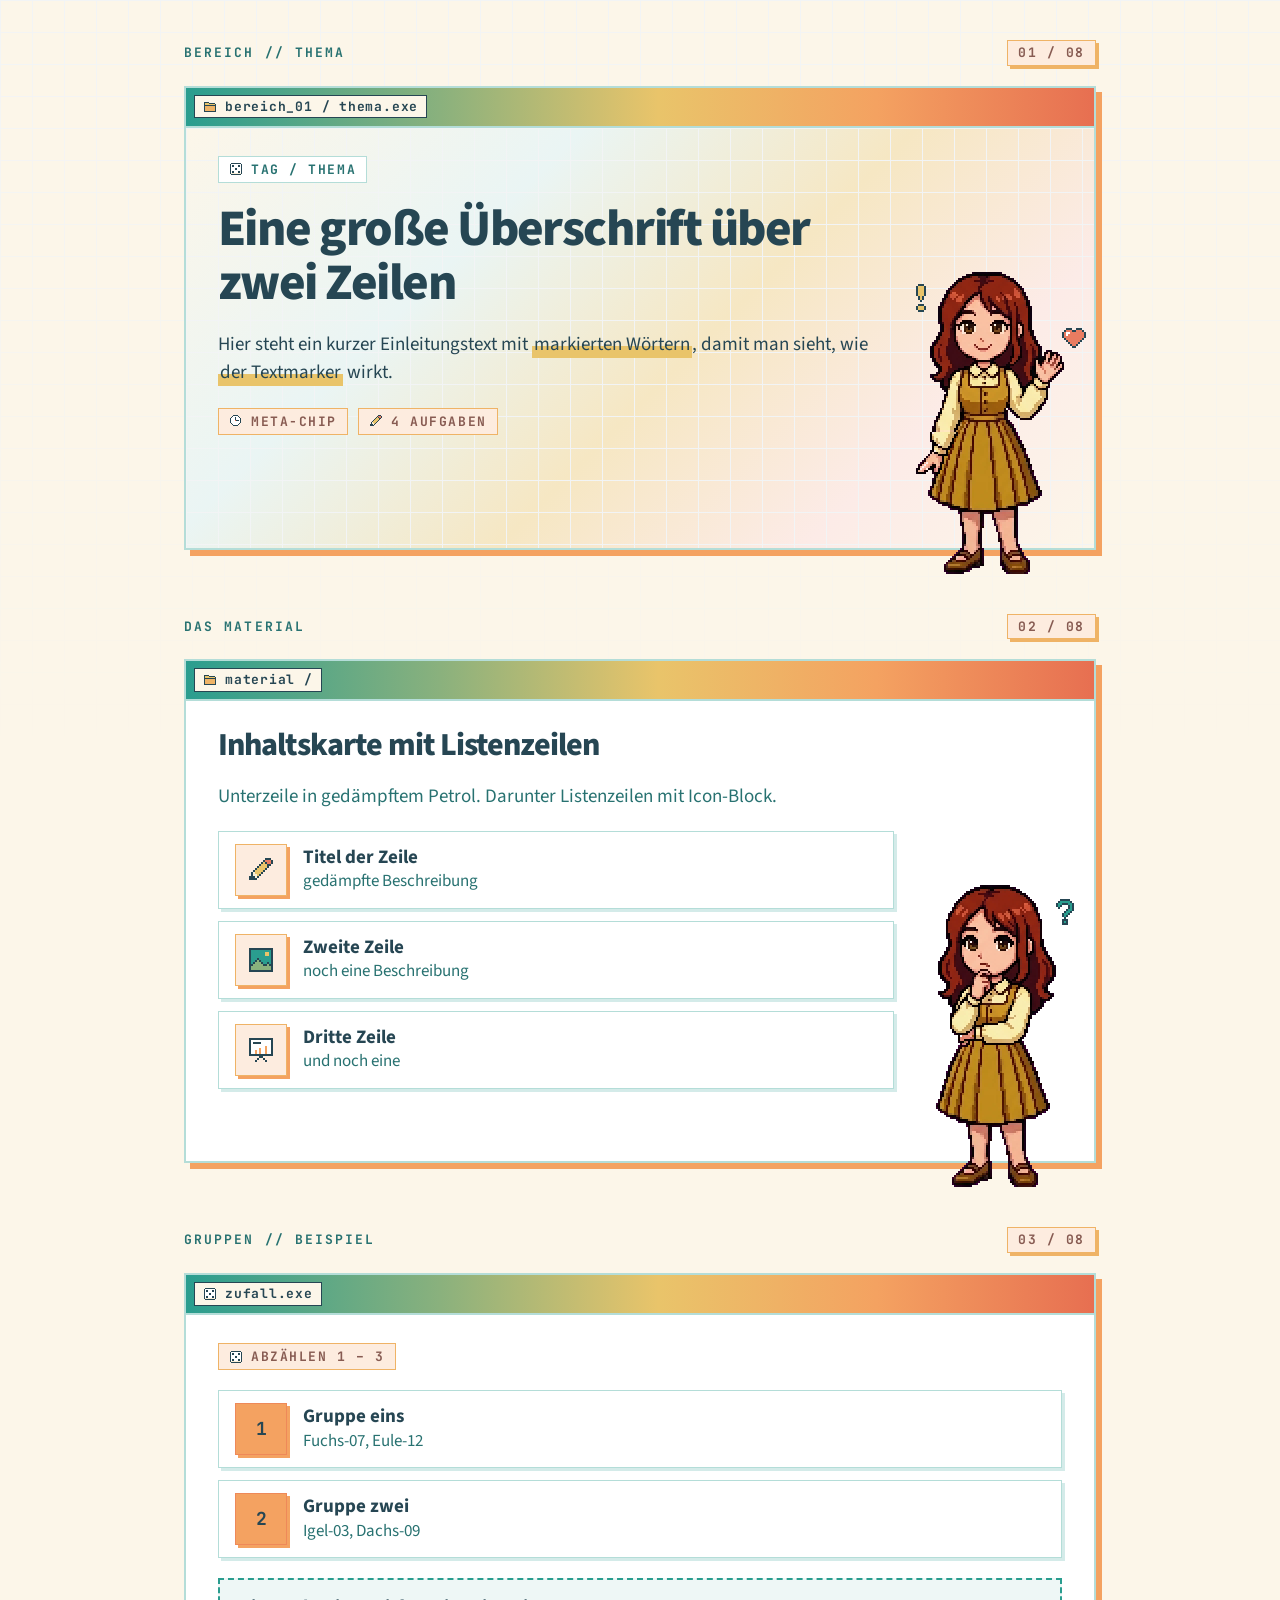
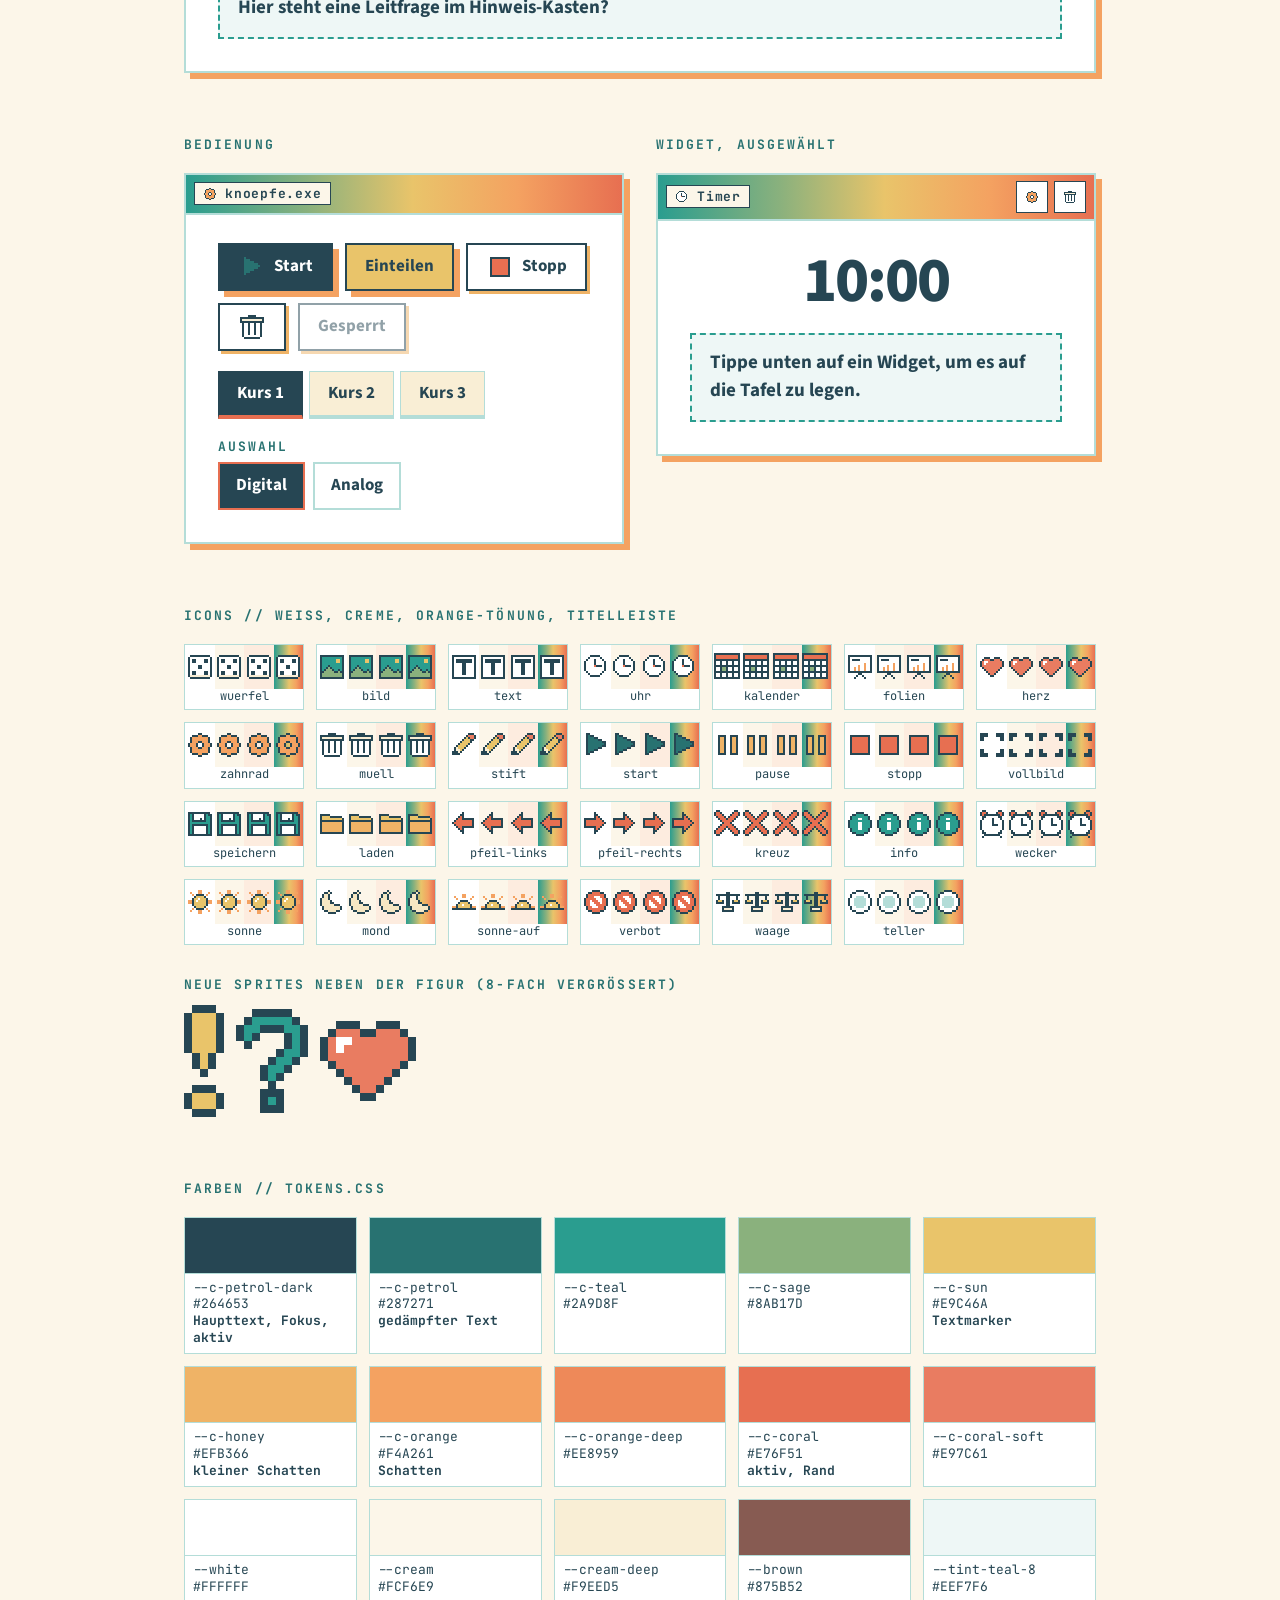
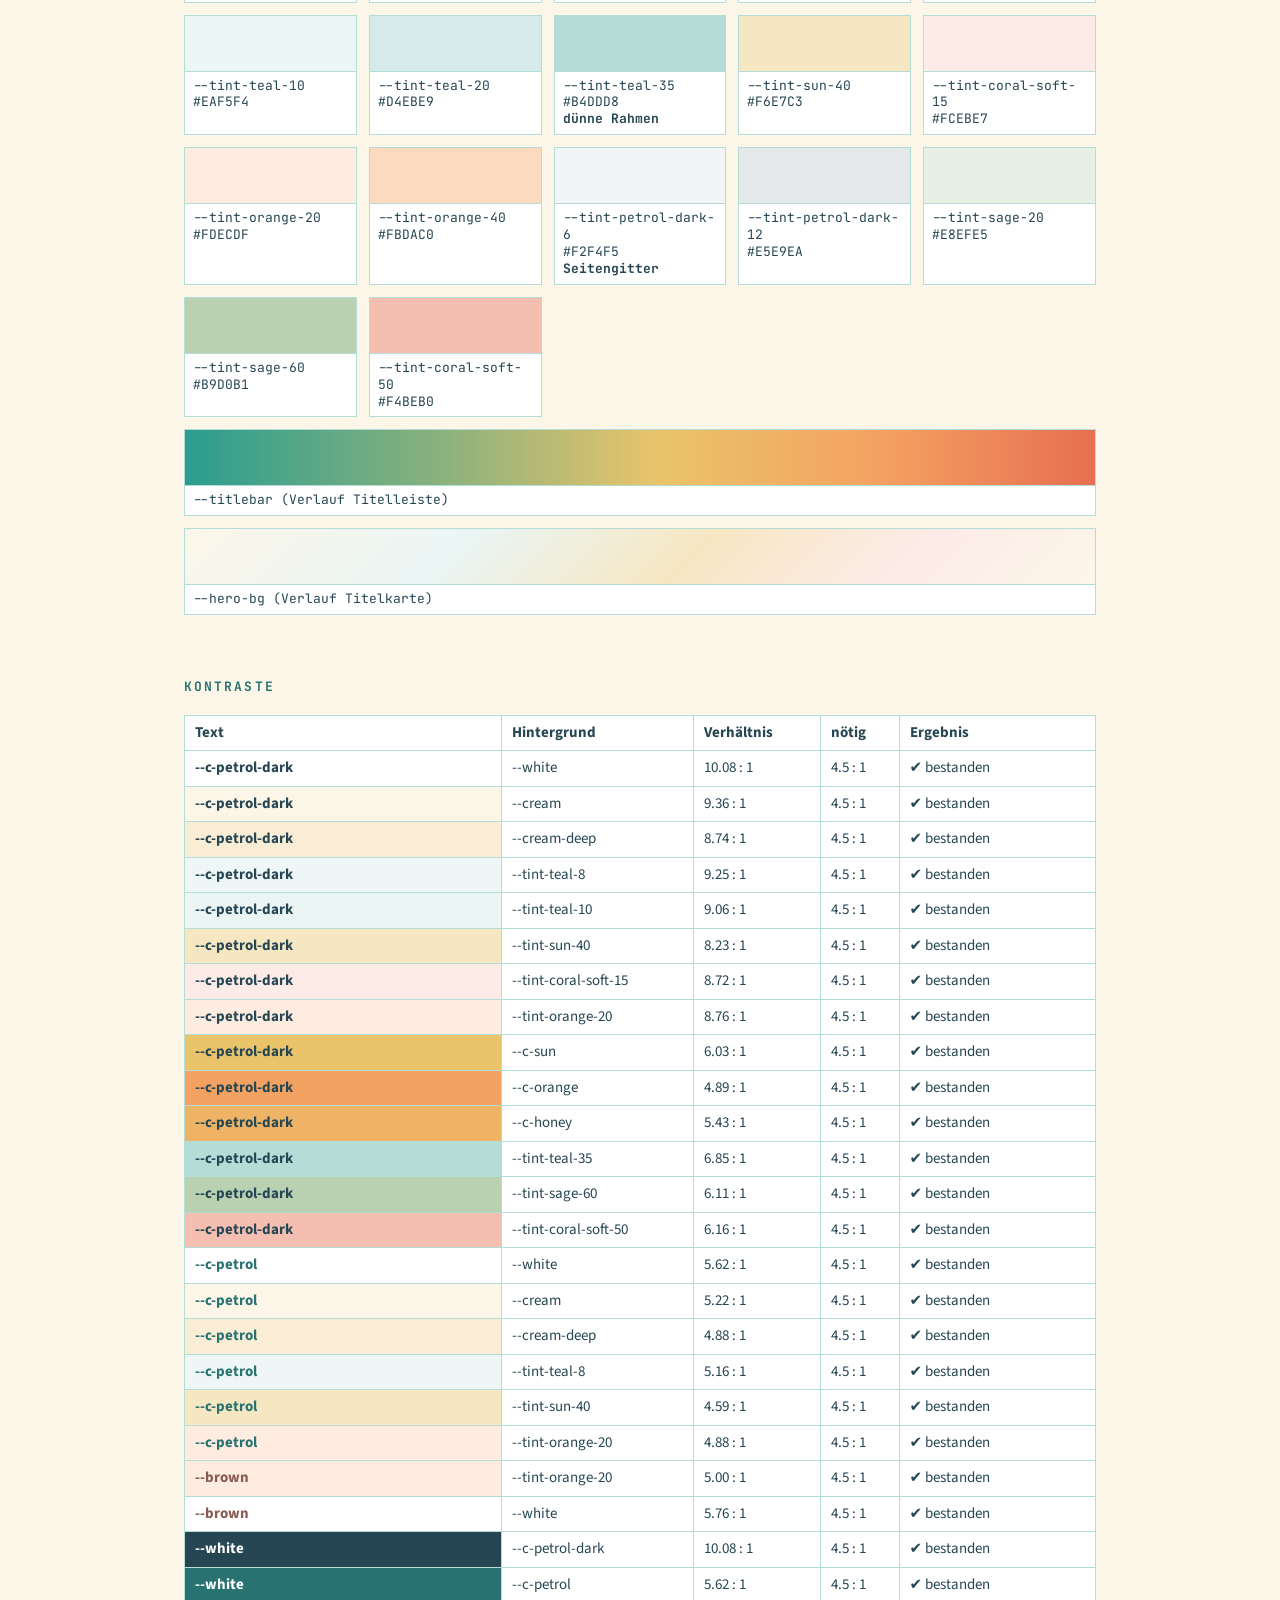
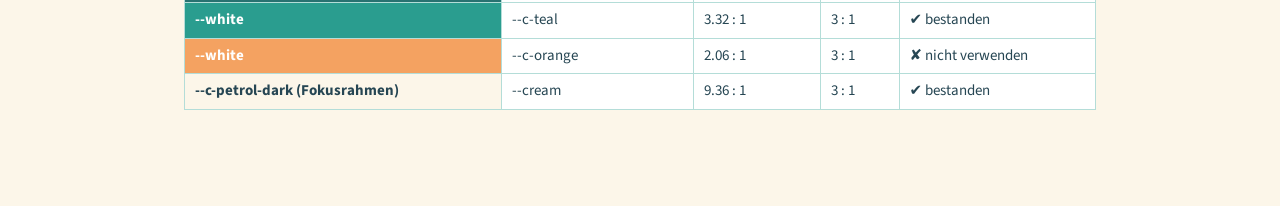
==== commit 870f2a48: "Phase 6: App fürs iPad (Symbol, Offline-Speicher) und Aufräumen - manifest.webmanifest und App-Symbo" ====
--- a/styleguide.html
+++ b/styleguide.html
@@ -4,8 +4,8 @@
   <meta charset="utf-8">
   <meta name="viewport" content="width=device-width, initial-scale=1">
   <title>Stilvorlage – Klassenzimmer-Tafel</title>
-  <link rel="stylesheet" href="css/tokens.css?v=6">
-  <link rel="stylesheet" href="css/components.css?v=6">
+  <link rel="stylesheet" href="css/tokens.css?v=7">
+  <link rel="stylesheet" href="css/components.css?v=7">
   <style>
     /* nur für diese Übersichtsseite */
     .sg { max-width: 960px; margin: 0 auto; padding: 40px 24px 96px; display: flex; flex-direction: column; gap: 64px; }
@@ -162,6 +162,6 @@
     <table class="sg-tab" id="sg-kontrast"><thead><tr><th>Text</th><th>Hintergrund</th><th>Verhältnis</th><th>nötig</th><th>Ergebnis</th></tr></thead><tbody></tbody></table>
   </section>
 </main>
-<script src="js/styleguide.js?v=6"></script>
+<script src="js/styleguide.js?v=7"></script>
 </body>
 </html>
--- a/css/tokens.css
+++ b/css/tokens.css
@@ -39,6 +39,8 @@
   --tint-petrol-dark-6:  #F2F4F5;
   --tint-petrol-dark-12: #E5E9EA;
   --tint-sage-20:        #E8EFE5;
+  --tint-sage-60:        #B9D0B1;   /* Textmarker Grün */
+  --tint-coral-soft-50:  #F4BEB0;   /* Textmarker Rosa */
   /* Einzige Mischfarbe: Koralle + Petrol-dunkel 50 : 50 – Text auf hellem Orange */
   --brown: #875B52;
   /* Abdunklung hinter Dialogen: Petrol-dunkel, halb durchsichtig */
